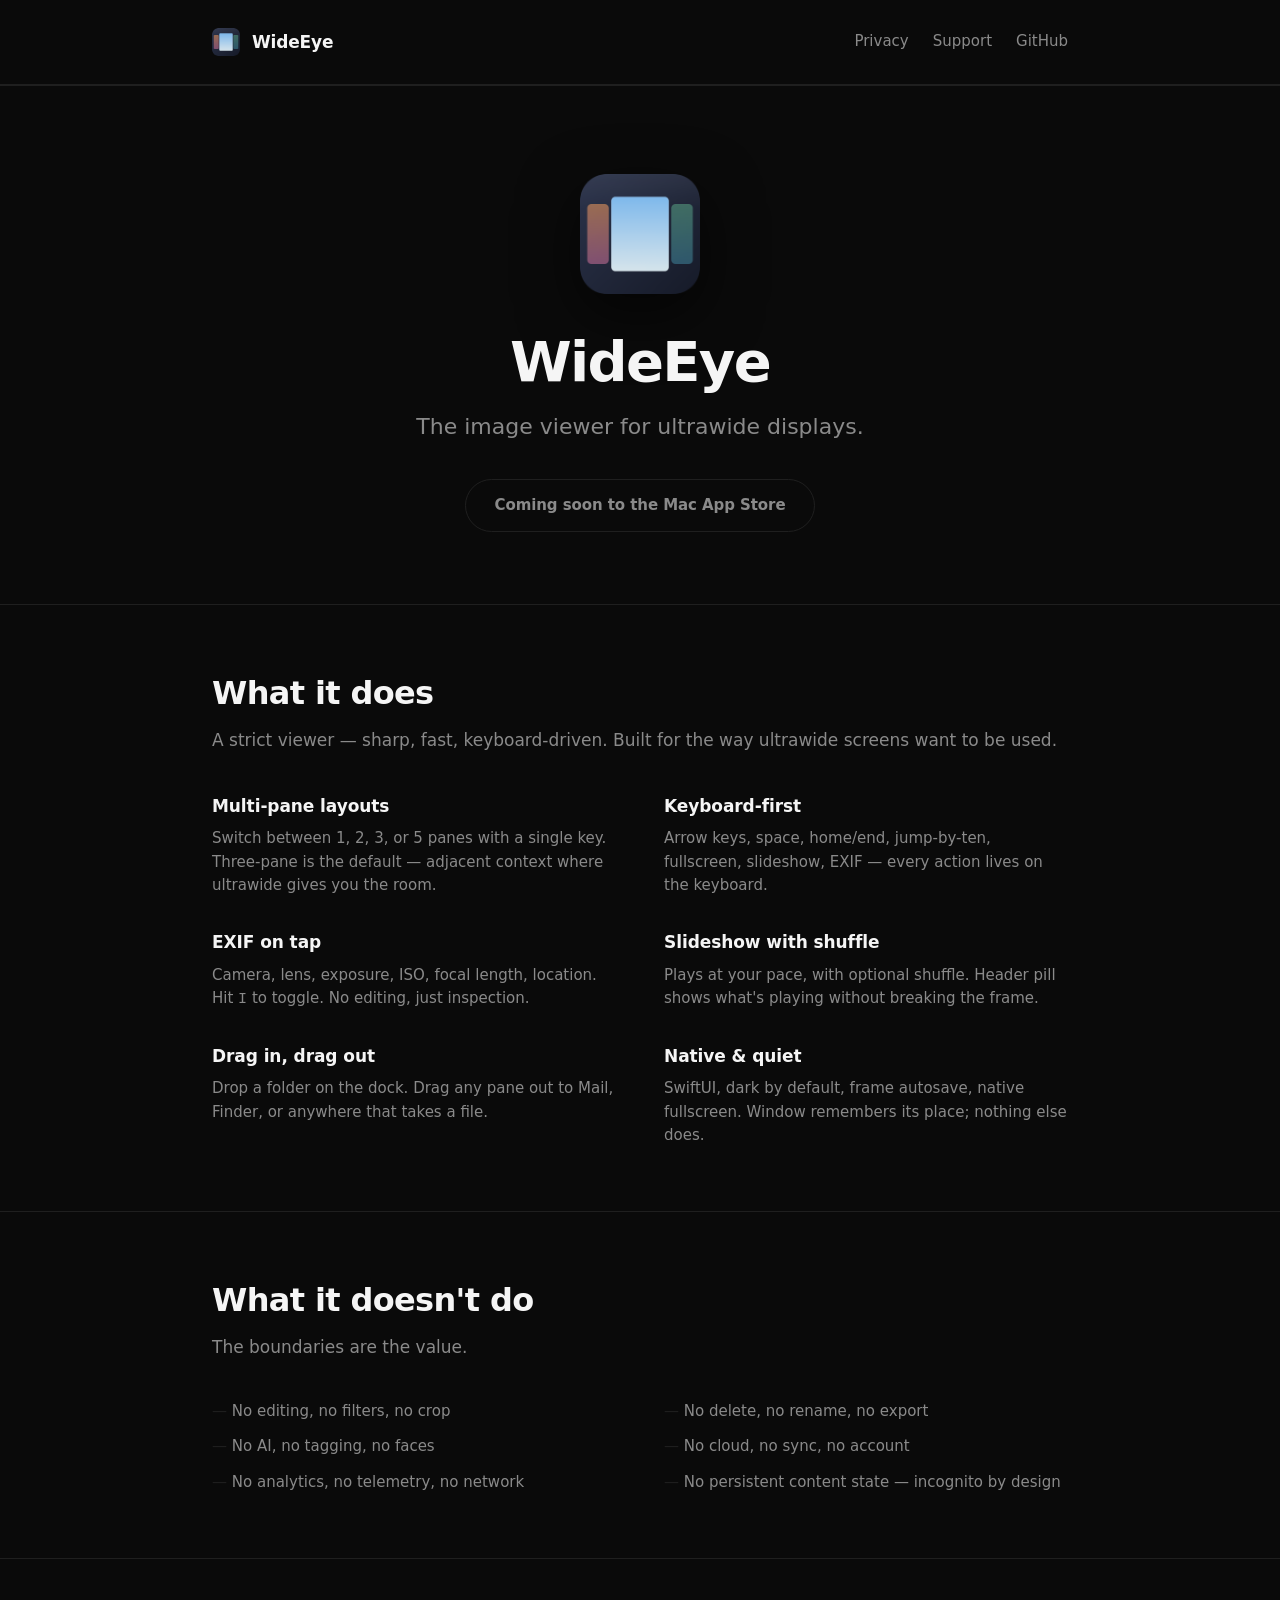
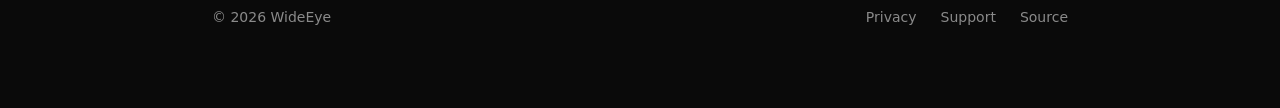
==== index.html @ 5773f001 "Initial site: landing, privacy, support Static site for getwideeye.com served via GitHub Pages with " ====
<!DOCTYPE html>
<html lang="en">
<head>
  <meta charset="UTF-8">
  <meta name="viewport" content="width=device-width, initial-scale=1.0">
  <title>WideEye — The image viewer for ultrawide displays</title>
  <meta name="description" content="A hyper-minimal, ultrawide-optimized native macOS image viewer. Multi-pane layouts, keyboard-driven, privacy-first.">
  <link rel="icon" type="image/png" href="icon.png">
  <link rel="apple-touch-icon" href="icon.png">
  <link rel="stylesheet" href="styles.css">
  <meta property="og:title" content="WideEye">
  <meta property="og:description" content="The image viewer for ultrawide displays.">
  <meta property="og:image" content="https://getwideeye.com/icon.png">
  <meta property="og:url" content="https://getwideeye.com">
  <meta name="twitter:card" content="summary_large_image">
</head>
<body>

<header class="site">
  <div class="wrap">
    <a href="/" class="brand">
      <img src="icon.png" alt="">
      WideEye
    </a>
    <nav>
      <a href="/privacy.html">Privacy</a>
      <a href="/support.html">Support</a>
      <a href="https://github.com/jaikumarm/wideeye">GitHub</a>
    </nav>
  </div>
</header>

<main>
  <section class="hero">
    <div class="wrap">
      <img src="icon.png" alt="WideEye app icon" class="icon">
      <h1>WideEye</h1>
      <p class="tag">The image viewer for ultrawide displays.</p>
      <span class="cta disabled">Coming soon to the Mac App Store</span>
    </div>
  </section>

  <section>
    <div class="wrap">
      <h2>What it does</h2>
      <p class="sub">A strict viewer — sharp, fast, keyboard-driven. Built for the way ultrawide screens want to be used.</p>
      <div class="features">
        <div class="feature">
          <h3>Multi-pane layouts</h3>
          <p>Switch between 1, 2, 3, or 5 panes with a single key. Three-pane is the default — adjacent context where ultrawide gives you the room.</p>
        </div>
        <div class="feature">
          <h3>Keyboard-first</h3>
          <p>Arrow keys, space, home/end, jump-by-ten, fullscreen, slideshow, EXIF — every action lives on the keyboard.</p>
        </div>
        <div class="feature">
          <h3>EXIF on tap</h3>
          <p>Camera, lens, exposure, ISO, focal length, location. Hit <code>I</code> to toggle. No editing, just inspection.</p>
        </div>
        <div class="feature">
          <h3>Slideshow with shuffle</h3>
          <p>Plays at your pace, with optional shuffle. Header pill shows what's playing without breaking the frame.</p>
        </div>
        <div class="feature">
          <h3>Drag in, drag out</h3>
          <p>Drop a folder on the dock. Drag any pane out to Mail, Finder, or anywhere that takes a file.</p>
        </div>
        <div class="feature">
          <h3>Native &amp; quiet</h3>
          <p>SwiftUI, dark by default, frame autosave, native fullscreen. Window remembers its place; nothing else does.</p>
        </div>
      </div>
    </div>
  </section>

  <section class="boundaries">
    <div class="wrap">
      <h2>What it doesn't do</h2>
      <p class="sub">The boundaries are the value.</p>
      <ul>
        <li>No editing, no filters, no crop</li>
        <li>No delete, no rename, no export</li>
        <li>No AI, no tagging, no faces</li>
        <li>No cloud, no sync, no account</li>
        <li>No analytics, no telemetry, no network</li>
        <li>No persistent content state — incognito by design</li>
      </ul>
    </div>
  </section>
</main>

<footer class="site">
  <div class="wrap">
    <div>© 2026 WideEye</div>
    <nav>
      <a href="/privacy.html">Privacy</a>
      <a href="/support.html">Support</a>
      <a href="https://github.com/jaikumarm/wideeye">Source</a>
    </nav>
  </div>
</footer>

</body>
</html>
---- styles.css ----
:root {
  --bg: #0a0a0a;
  --fg: #f5f5f5;
  --muted: #8a8a8a;
  --line: #1f1f1f;
  --accent: #e8a87c;
  --max: 920px;
}

* { box-sizing: border-box; }

html, body {
  margin: 0;
  padding: 0;
  background: var(--bg);
  color: var(--fg);
  font-family: -apple-system, BlinkMacSystemFont, "SF Pro Text", "Inter", system-ui, sans-serif;
  font-size: 17px;
  line-height: 1.55;
  -webkit-font-smoothing: antialiased;
  text-rendering: optimizeLegibility;
}

a {
  color: var(--fg);
  text-decoration: underline;
  text-decoration-color: var(--line);
  text-underline-offset: 3px;
  transition: text-decoration-color 0.15s ease;
}
a:hover { text-decoration-color: var(--accent); }

.wrap {
  max-width: var(--max);
  margin: 0 auto;
  padding: 0 32px;
}

header.site {
  padding: 28px 0;
  border-bottom: 1px solid var(--line);
}
header.site .wrap {
  display: flex;
  align-items: center;
  justify-content: space-between;
}
header.site a.brand {
  display: flex;
  align-items: center;
  gap: 12px;
  text-decoration: none;
  font-weight: 600;
  letter-spacing: -0.01em;
}
header.site a.brand img {
  width: 28px;
  height: 28px;
  border-radius: 6px;
}
header.site nav {
  display: flex;
  gap: 24px;
  font-size: 15px;
  color: var(--muted);
}
header.site nav a {
  color: var(--muted);
  text-decoration: none;
}
header.site nav a:hover { color: var(--fg); }

.hero {
  padding: 88px 0 72px;
  text-align: center;
}
.hero img.icon {
  width: 120px;
  height: 120px;
  border-radius: 24px;
  margin-bottom: 32px;
  box-shadow: 0 20px 60px rgba(0,0,0,0.6);
}
.hero h1 {
  font-size: 56px;
  line-height: 1.05;
  letter-spacing: -0.03em;
  font-weight: 700;
  margin: 0 0 20px;
}
.hero .tag {
  font-size: 22px;
  color: var(--muted);
  max-width: 560px;
  margin: 0 auto 36px;
  line-height: 1.4;
}
.hero .cta {
  display: inline-block;
  padding: 14px 28px;
  background: var(--fg);
  color: var(--bg);
  border-radius: 999px;
  text-decoration: none;
  font-weight: 600;
  font-size: 15px;
  letter-spacing: -0.005em;
}
.hero .cta.disabled {
  background: transparent;
  color: var(--muted);
  border: 1px solid var(--line);
  cursor: default;
}

section {
  padding: 64px 0;
  border-top: 1px solid var(--line);
}
section h2 {
  font-size: 32px;
  letter-spacing: -0.02em;
  font-weight: 600;
  margin: 0 0 8px;
}
section .sub {
  color: var(--muted);
  margin: 0 0 40px;
  font-size: 17px;
}

.features {
  display: grid;
  grid-template-columns: repeat(2, 1fr);
  gap: 32px 48px;
}
.feature h3 {
  margin: 0 0 8px;
  font-size: 17px;
  font-weight: 600;
  letter-spacing: -0.005em;
}
.feature p {
  margin: 0;
  color: var(--muted);
  font-size: 15px;
  line-height: 1.55;
}

.boundaries {
  background: transparent;
}
.boundaries ul {
  list-style: none;
  padding: 0;
  margin: 0;
  display: grid;
  grid-template-columns: repeat(2, 1fr);
  gap: 12px 48px;
  color: var(--muted);
  font-size: 15px;
}
.boundaries li::before {
  content: "—  ";
  color: var(--line);
}

footer.site {
  padding: 48px 0 80px;
  border-top: 1px solid var(--line);
  color: var(--muted);
  font-size: 14px;
}
footer.site .wrap {
  display: flex;
  justify-content: space-between;
  align-items: center;
  flex-wrap: wrap;
  gap: 16px;
}
footer.site nav {
  display: flex;
  gap: 24px;
}
footer.site a {
  color: var(--muted);
  text-decoration: none;
}
footer.site a:hover { color: var(--fg); }

article.doc {
  padding: 64px 0 96px;
  max-width: 680px;
  margin: 0 auto;
}
article.doc h1 {
  font-size: 40px;
  letter-spacing: -0.02em;
  margin: 0 0 8px;
}
article.doc .meta {
  color: var(--muted);
  font-size: 14px;
  margin: 0 0 40px;
}
article.doc h2 {
  font-size: 22px;
  letter-spacing: -0.01em;
  margin: 40px 0 12px;
}
article.doc p, article.doc li {
  color: #c8c8c8;
  font-size: 16px;
  line-height: 1.65;
}
article.doc ul { padding-left: 20px; }

@media (max-width: 640px) {
  .hero { padding: 56px 0 48px; }
  .hero h1 { font-size: 40px; }
  .hero .tag { font-size: 18px; }
  .features, .boundaries ul { grid-template-columns: 1fr; }
  section { padding: 48px 0; }
  article.doc h1 { font-size: 32px; }
}
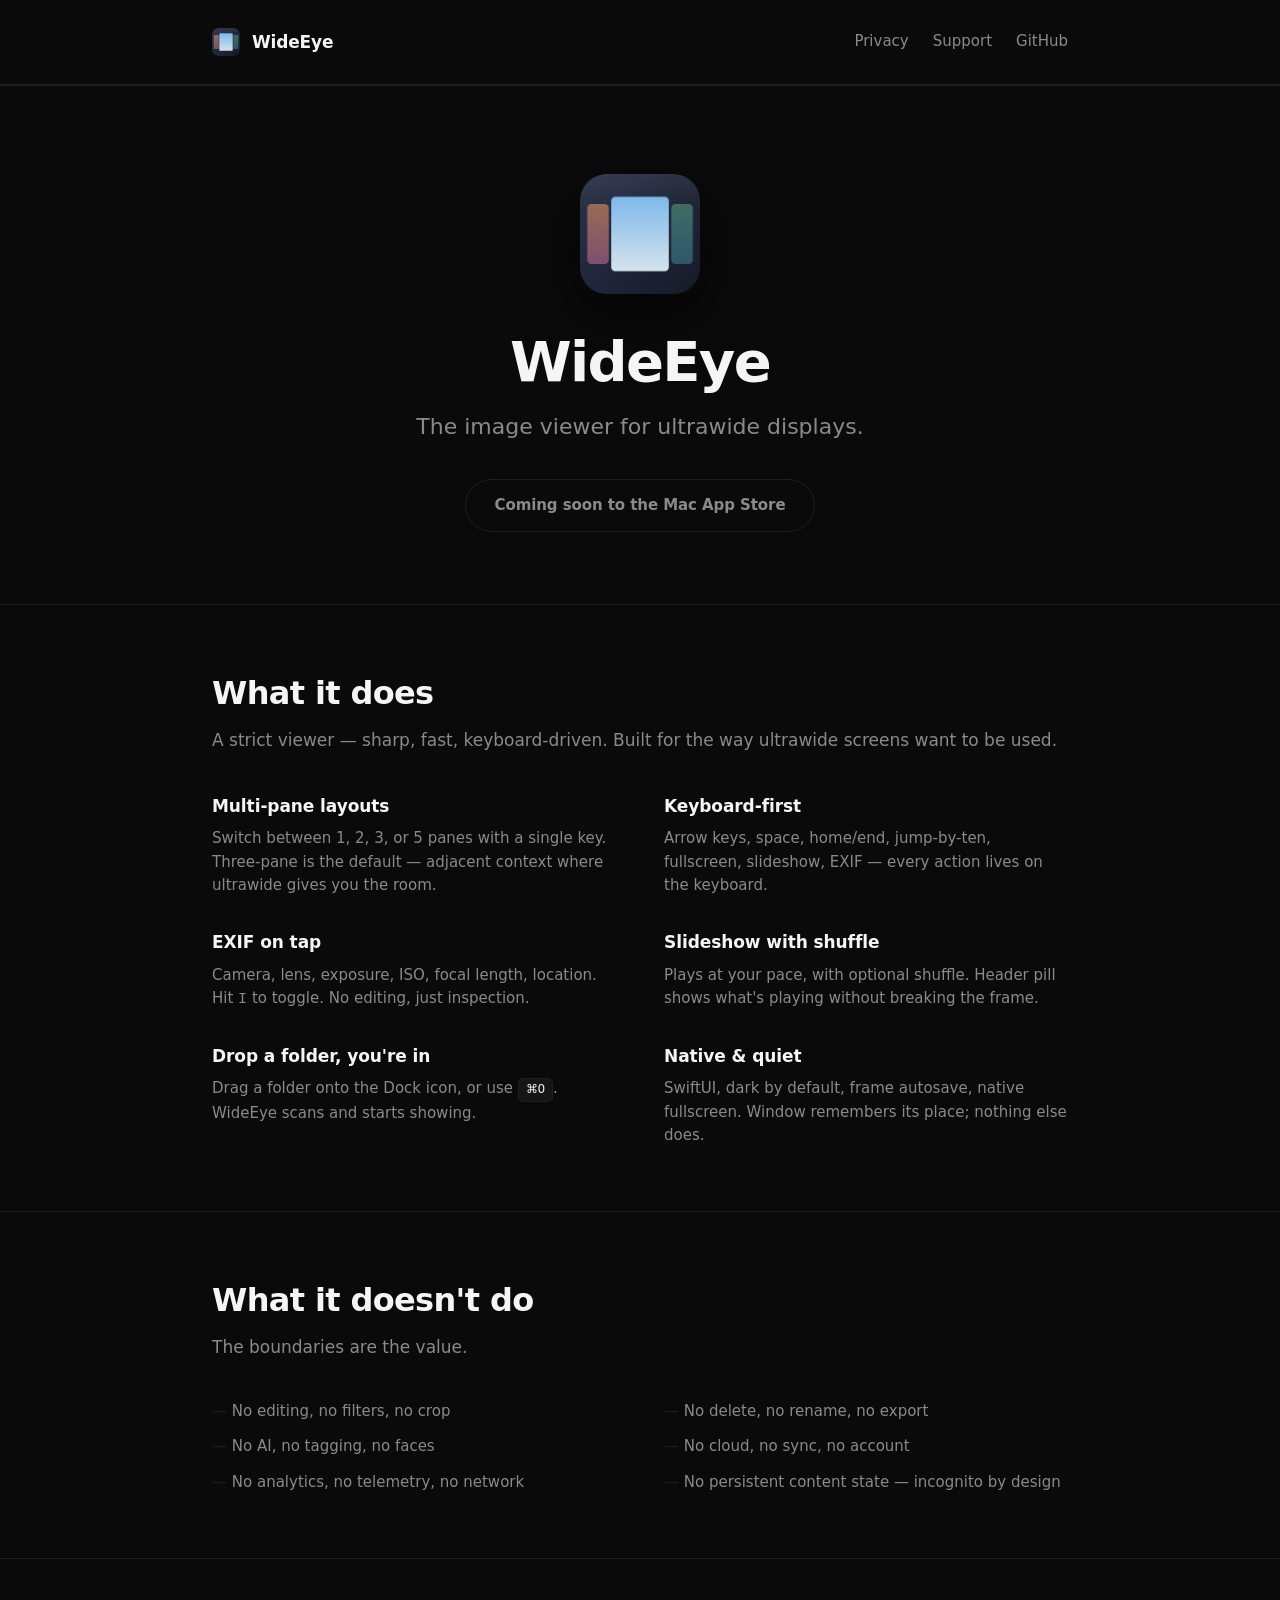
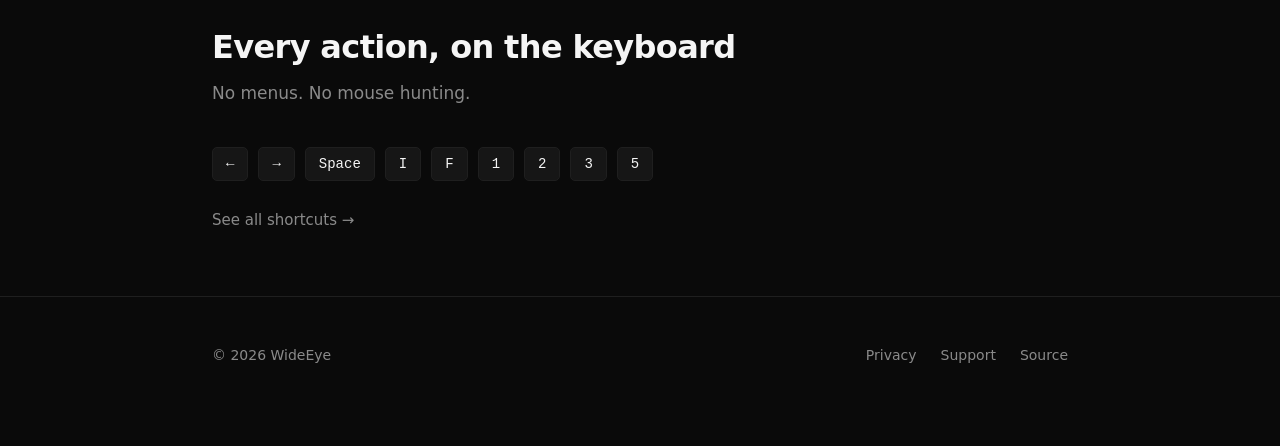
==== commit 4c8a3a91: "Add keyboard shortcuts page and landing teaser Co-Authored-By: Claude Opus 4.7 (1M context) <noreply" ====
--- a/index.html
+++ b/index.html
@@ -62,8 +62,8 @@
           <p>Plays at your pace, with optional shuffle. Header pill shows what's playing without breaking the frame.</p>
         </div>
         <div class="feature">
-          <h3>Drag in, drag out</h3>
-          <p>Drop a folder on the dock. Drag any pane out to Mail, Finder, or anywhere that takes a file.</p>
+          <h3>Drop a folder, you're in</h3>
+          <p>Drag a folder onto the Dock icon, or use <kbd>⌘O</kbd>. WideEye scans and starts showing.</p>
         </div>
         <div class="feature">
           <h3>Native &amp; quiet</h3>
@@ -87,6 +87,25 @@
       </ul>
     </div>
   </section>
+
+  <section class="shortcuts">
+    <div class="wrap">
+      <h2>Every action, on the keyboard</h2>
+      <p class="sub">No menus. No mouse hunting.</p>
+      <div class="key-row">
+        <kbd>←</kbd>
+        <kbd>→</kbd>
+        <kbd>Space</kbd>
+        <kbd>I</kbd>
+        <kbd>F</kbd>
+        <kbd>1</kbd>
+        <kbd>2</kbd>
+        <kbd>3</kbd>
+        <kbd>5</kbd>
+      </div>
+      <p class="more"><a href="/shortcuts.html">See all shortcuts →</a></p>
+    </div>
+  </section>
 </main>
 
 <footer class="site">
--- a/styles.css
+++ b/styles.css
@@ -165,6 +165,85 @@
   color: var(--line);
 }
 
+.shortcuts .key-row {
+  display: flex;
+  flex-wrap: wrap;
+  gap: 10px;
+  margin: 8px 0 28px;
+}
+.shortcuts .key-row kbd {
+  font-size: 14px;
+  padding: 9px 13px;
+  min-width: 36px;
+}
+.shortcuts .more {
+  margin: 0;
+  font-size: 15px;
+  color: var(--muted);
+}
+.shortcuts .more a {
+  color: var(--muted);
+  text-decoration: none;
+}
+.shortcuts .more a:hover { color: var(--fg); }
+
+.shortcuts-page {
+  padding: 64px 0 96px;
+}
+.shortcuts-page h1 {
+  font-size: 40px;
+  letter-spacing: -0.02em;
+  font-weight: 700;
+  margin: 0 0 8px;
+}
+.shortcuts-page .meta {
+  color: var(--muted);
+  font-size: 15px;
+  max-width: 640px;
+  margin: 0 0 48px;
+}
+
+.shortcut-groups {
+  display: grid;
+  grid-template-columns: repeat(2, 1fr);
+  gap: 40px 48px;
+}
+.shortcut-group :is(h2, h3) {
+  margin: 0 0 16px;
+  font-size: 17px;
+  font-weight: 600;
+  letter-spacing: -0.005em;
+}
+.shortcut-group dl {
+  margin: 0;
+  display: grid;
+  grid-template-columns: auto 1fr;
+  gap: 12px 20px;
+  align-items: baseline;
+  font-size: 15px;
+}
+.shortcut-group dt {
+  white-space: nowrap;
+  color: var(--fg);
+}
+.shortcut-group dd {
+  margin: 0;
+  color: var(--muted);
+}
+kbd {
+  display: inline-block;
+  font-family: ui-monospace, "SF Mono", Menlo, monospace;
+  font-size: 12px;
+  line-height: 1;
+  padding: 5px 7px;
+  min-width: 22px;
+  text-align: center;
+  background: #161616;
+  border: 1px solid var(--line);
+  border-radius: 5px;
+  color: var(--fg);
+}
+
 footer.site {
   padding: 48px 0 80px;
   border-top: 1px solid var(--line);
@@ -219,7 +298,7 @@
   .hero { padding: 56px 0 48px; }
   .hero h1 { font-size: 40px; }
   .hero .tag { font-size: 18px; }
-  .features, .boundaries ul { grid-template-columns: 1fr; }
+  .features, .boundaries ul, .shortcut-groups { grid-template-columns: 1fr; }
   section { padding: 48px 0; }
   article.doc h1 { font-size: 32px; }
 }
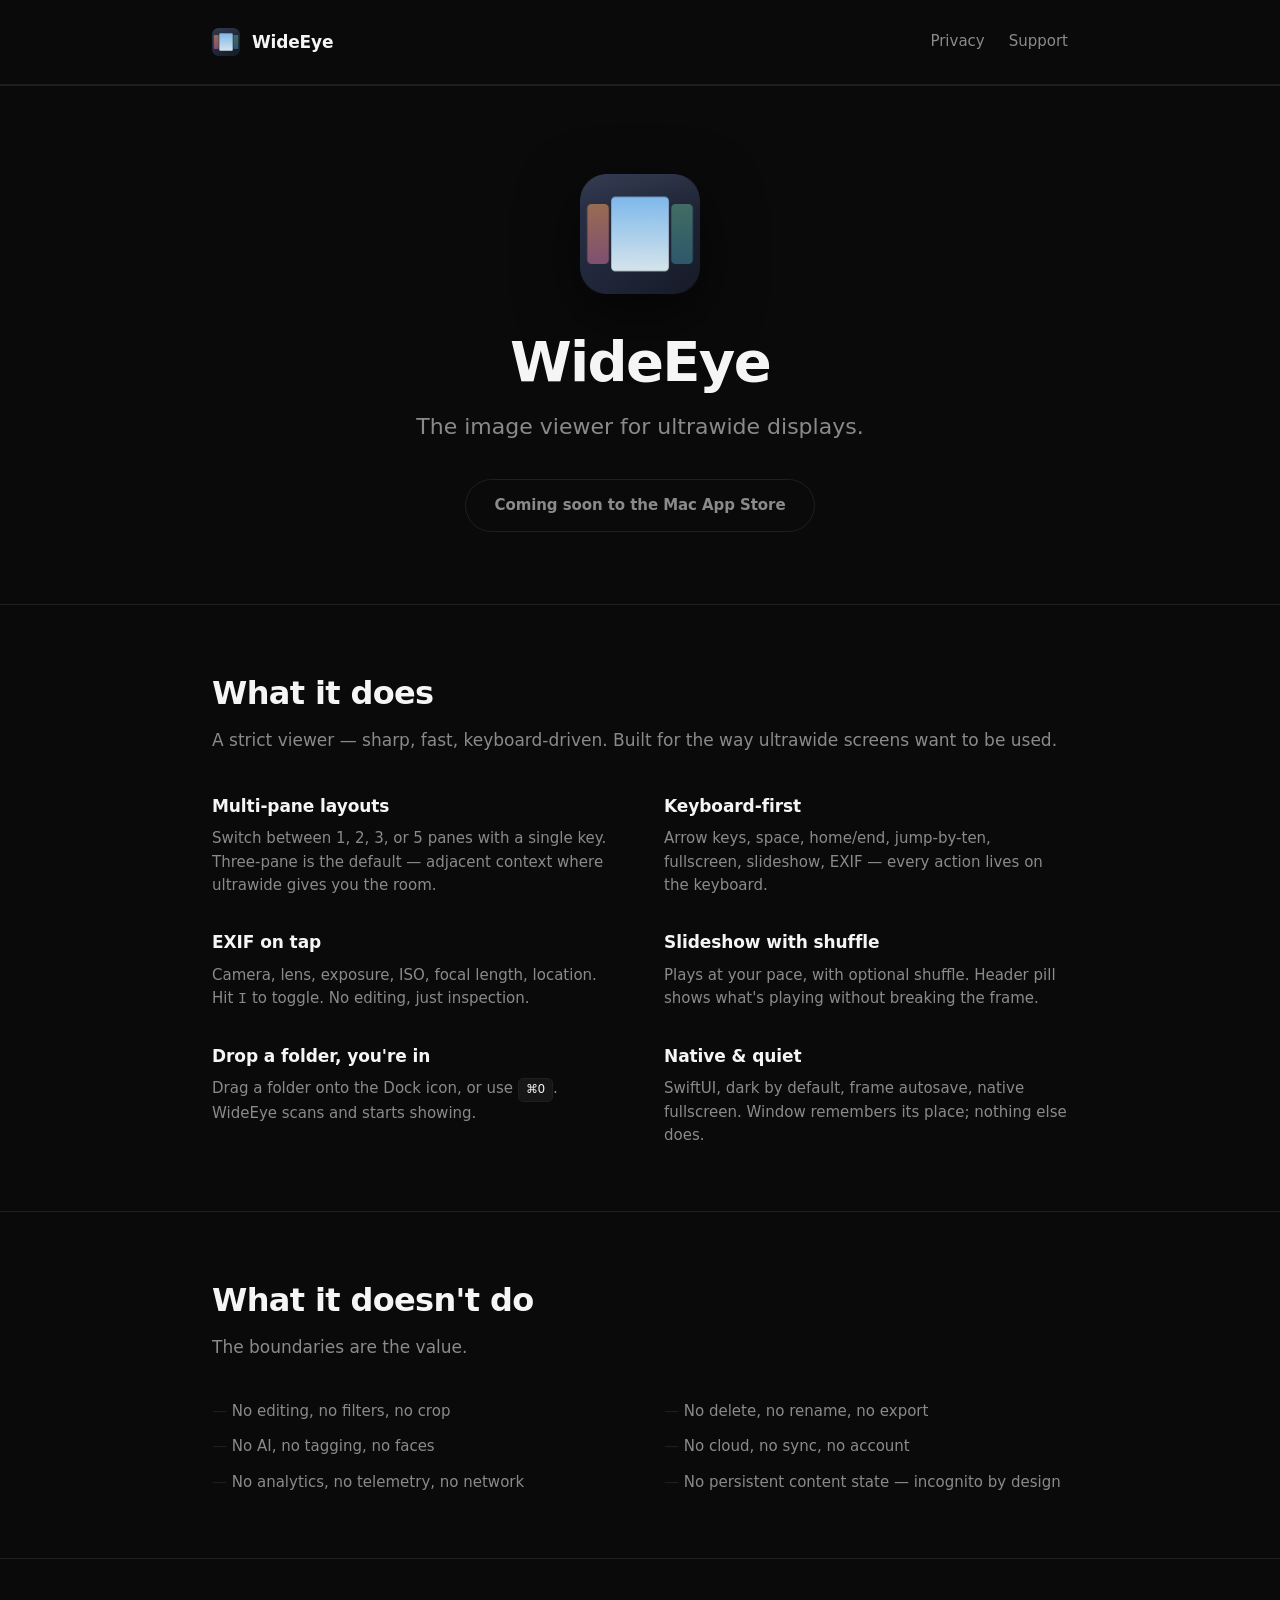
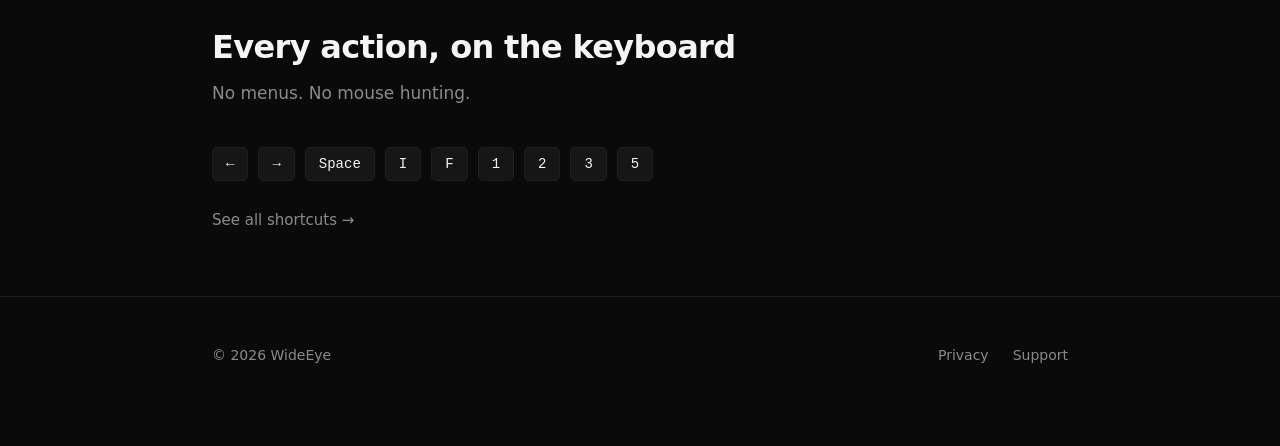
==== commit 9bafc30a: "Remove broken-for-public links to the (private) app source repo The app repo at github.com/jaikumarm" ====
--- a/index.html
+++ b/index.html
@@ -25,7 +25,6 @@
     <nav>
       <a href="/privacy.html">Privacy</a>
       <a href="/support.html">Support</a>
-      <a href="https://github.com/jaikumarm/wideeye">GitHub</a>
     </nav>
   </div>
 </header>
@@ -114,7 +113,6 @@
     <nav>
       <a href="/privacy.html">Privacy</a>
       <a href="/support.html">Support</a>
-      <a href="https://github.com/jaikumarm/wideeye">Source</a>
     </nav>
   </div>
 </footer>
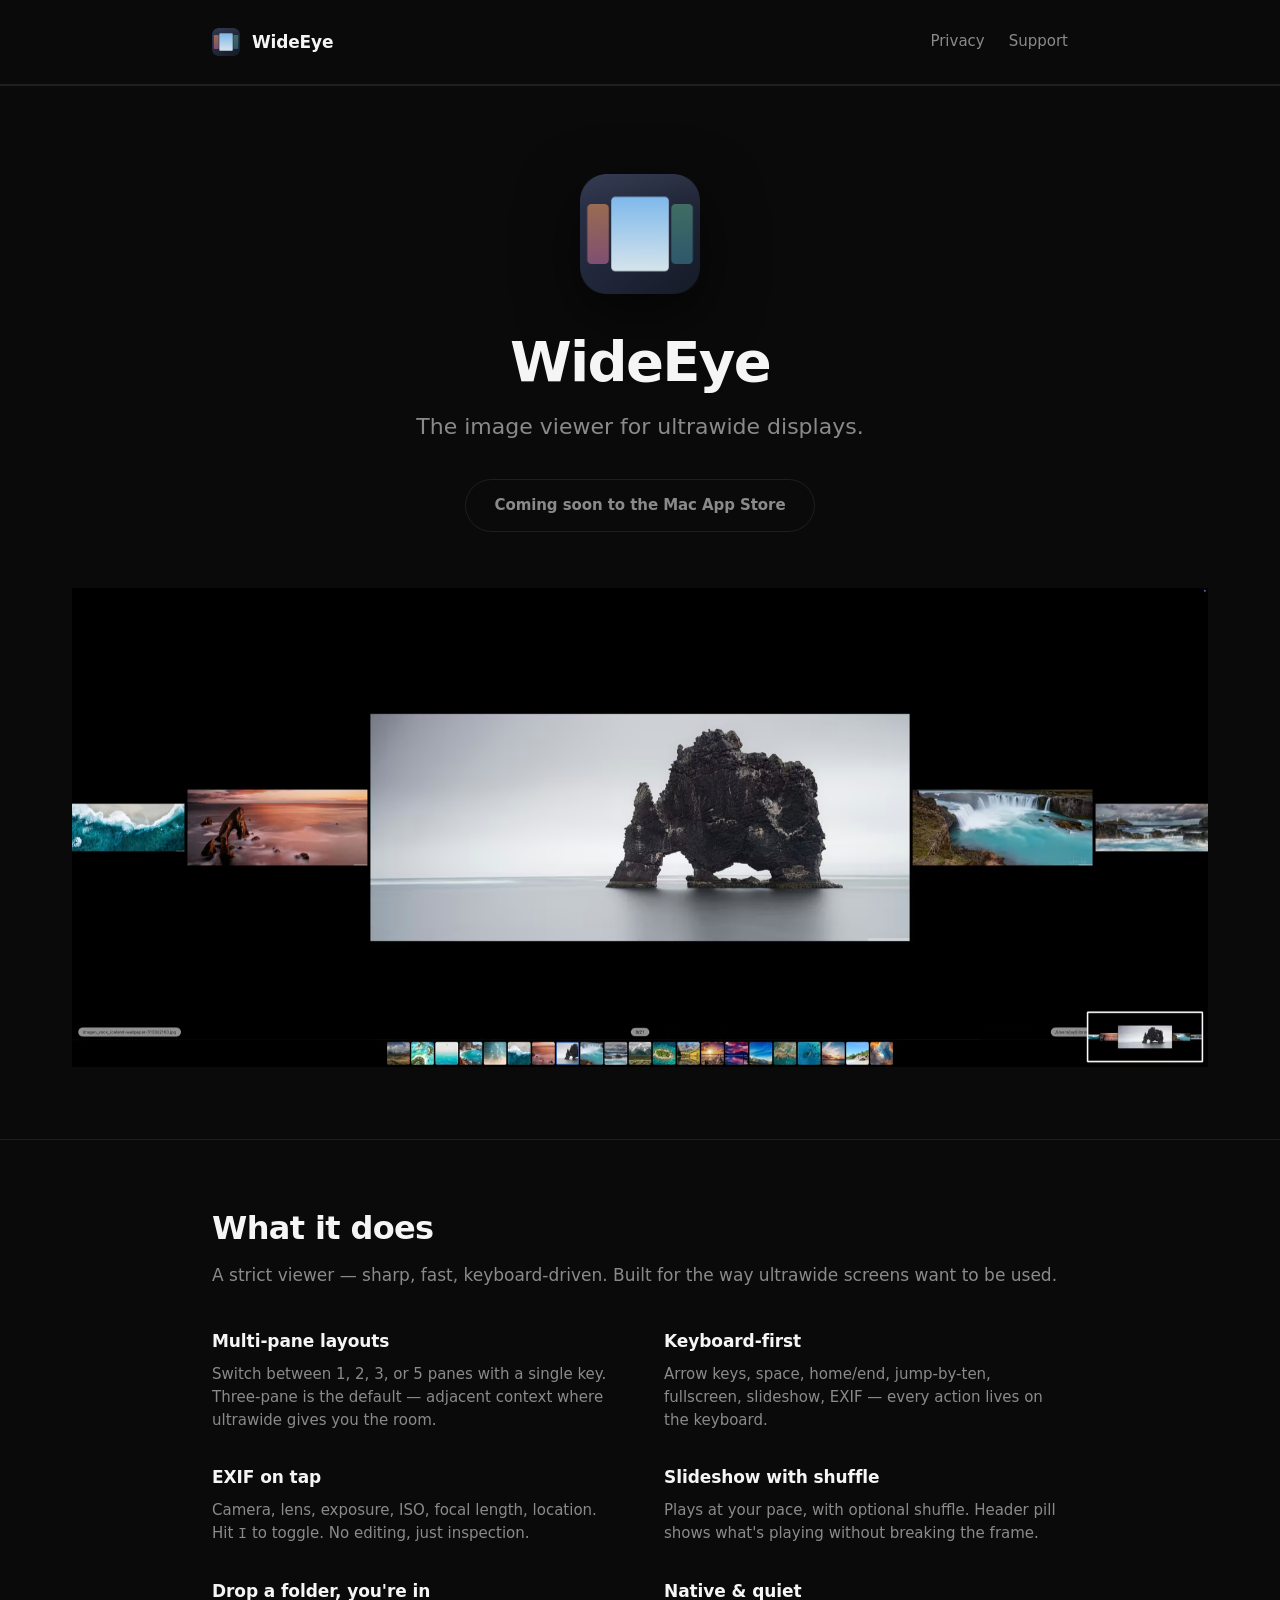
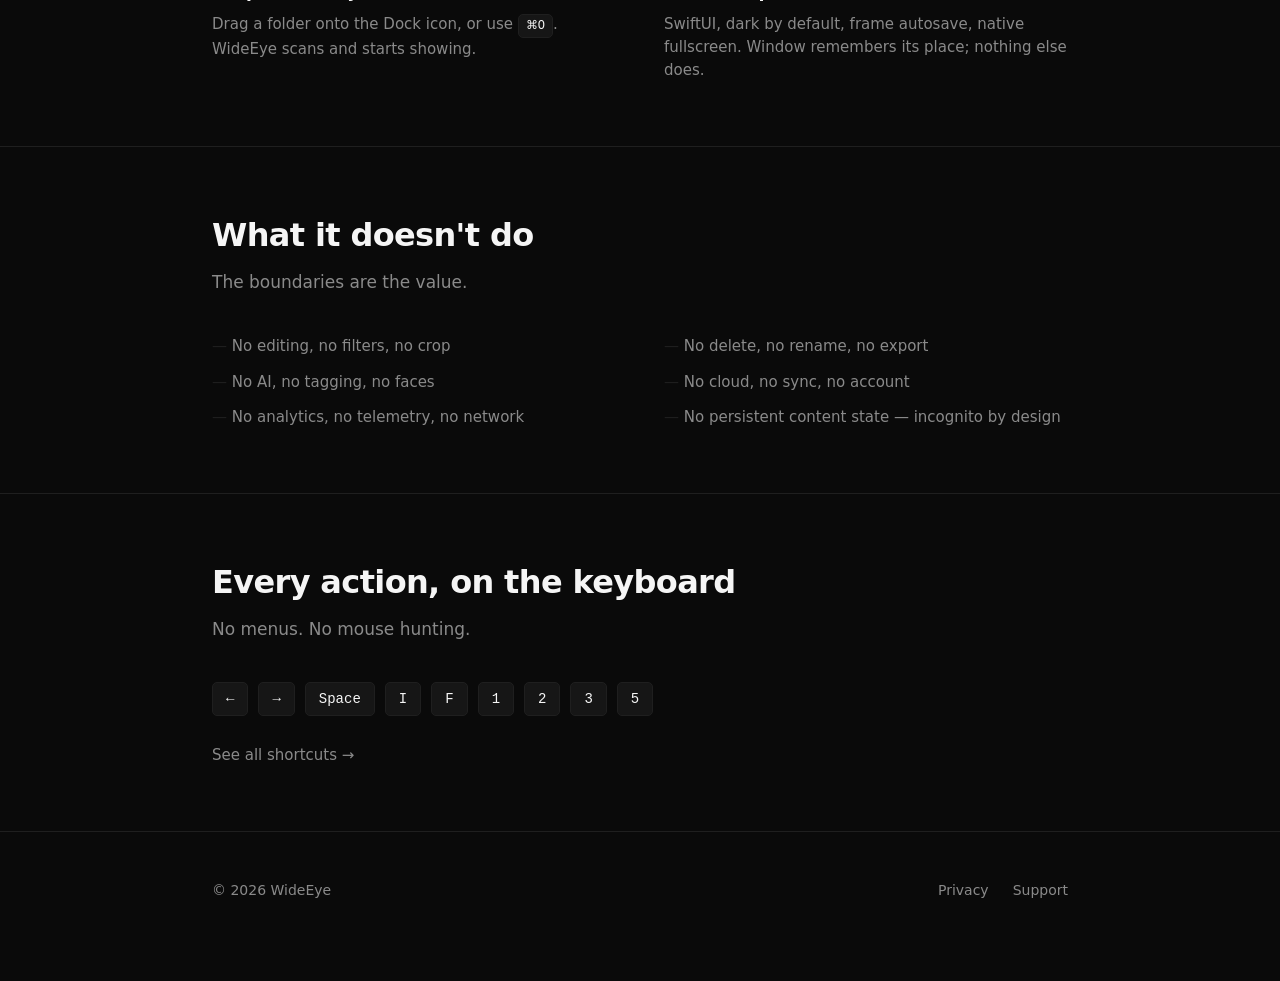
==== commit 8a8f0095: "Add 5-pane hero screenshot to landing Drops a screenshot of WideEye in 5-pane mode below the title b" ====
--- a/index.html
+++ b/index.html
@@ -36,6 +36,12 @@
       <h1>WideEye</h1>
       <p class="tag">The image viewer for ultrawide displays.</p>
       <span class="cta disabled">Coming soon to the Mac App Store</span>
+    </div>
+    <div class="hero-shot">
+      <picture>
+        <source srcset="hero-5pane.avif" type="image/avif">
+        <img src="hero-5pane.jpg" alt="WideEye in five-pane mode — a dramatic sea stack arch in the center pane, ocean and waterfall images flanking it, and the thumbnail strip visible below." width="1920" height="810" fetchpriority="high">
+      </picture>
     </div>
   </section>
 
--- a/styles.css
+++ b/styles.css
@@ -111,6 +111,16 @@
   color: var(--muted);
   border: 1px solid var(--line);
   cursor: default;
+}
+.hero-shot {
+  max-width: 1200px;
+  margin: 56px auto 0;
+  padding: 0 32px;
+}
+.hero-shot img {
+  width: 100%;
+  height: auto;
+  display: block;
 }
 
 section {
@@ -298,6 +308,7 @@
   .hero { padding: 56px 0 48px; }
   .hero h1 { font-size: 40px; }
   .hero .tag { font-size: 18px; }
+  .hero-shot { margin: 32px auto 0; padding: 0 16px; }
   .features, .boundaries ul, .shortcut-groups { grid-template-columns: 1fr; }
   section { padding: 48px 0; }
   article.doc h1 { font-size: 32px; }
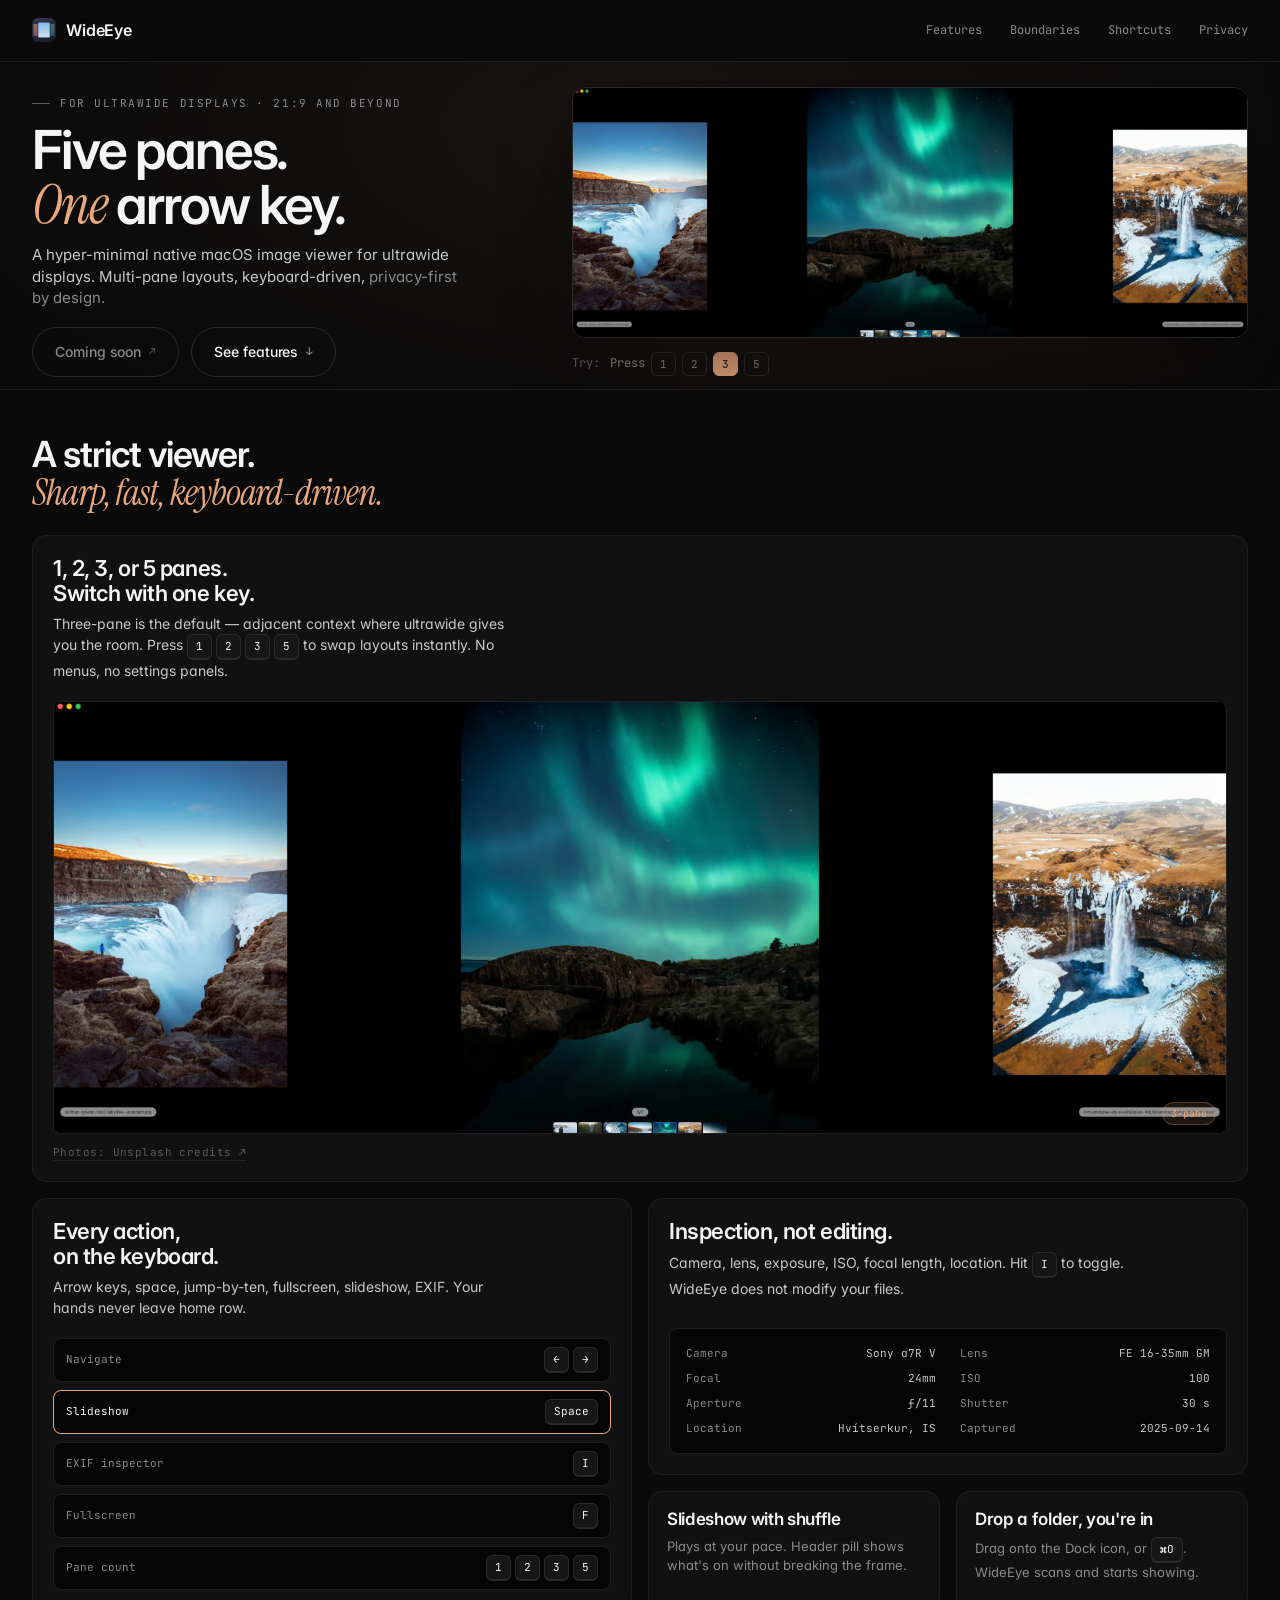
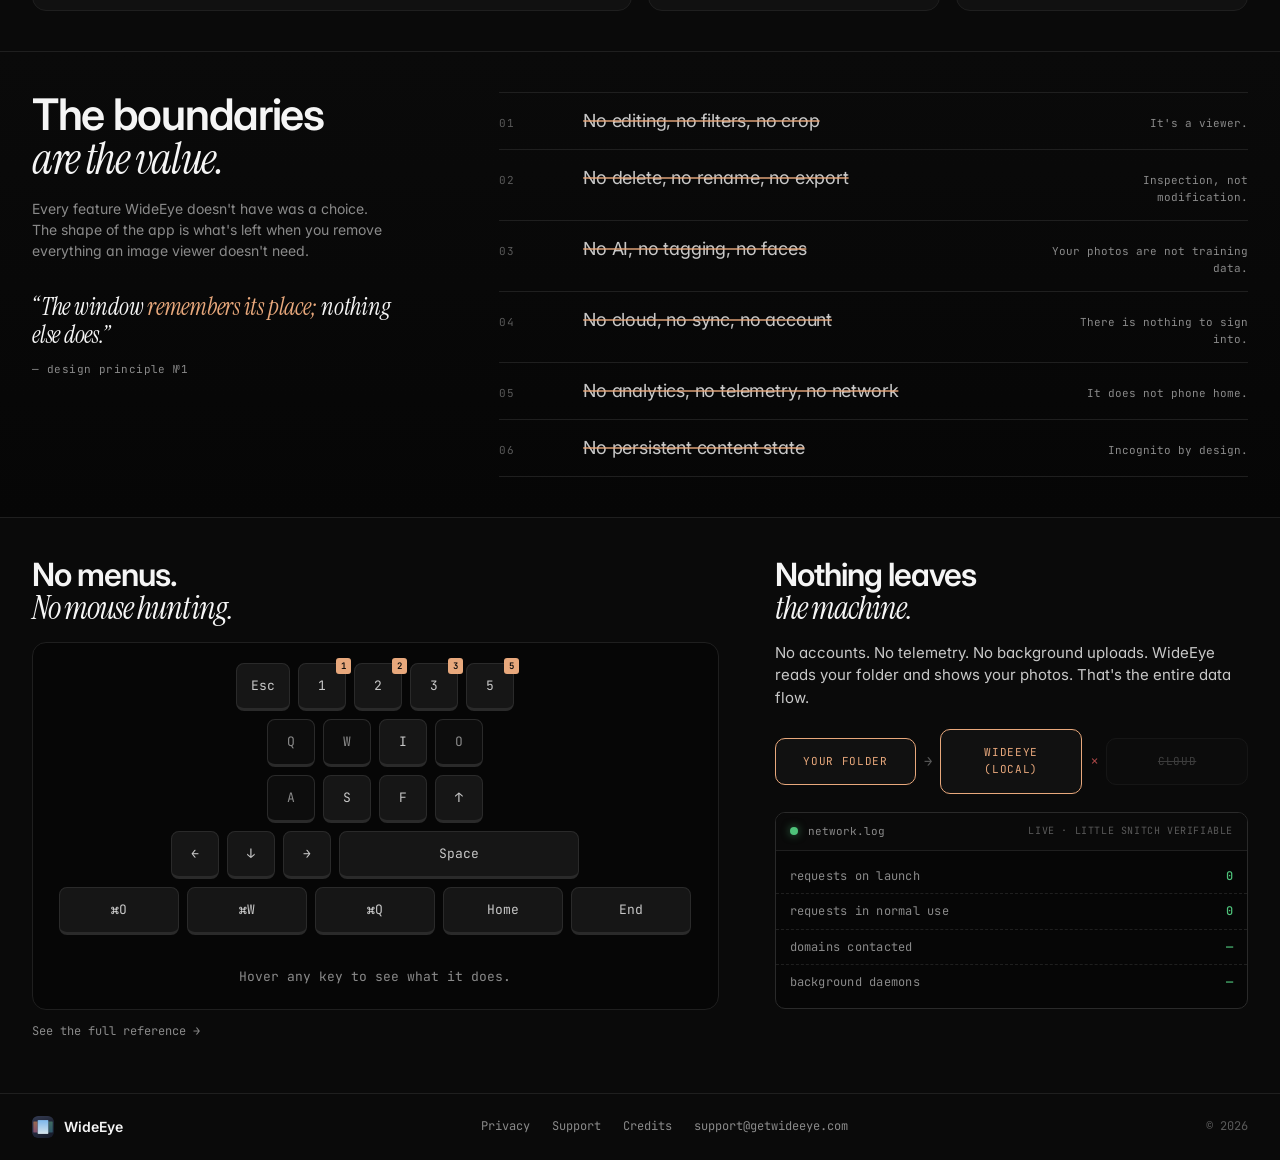
==== commit 775a6dec: "Homepage redesign + cross-page nav and typography polish Full homepage rewrite using a new design sy" ====
--- a/index.html
+++ b/index.html
@@ -7,121 +7,536 @@
   <meta name="description" content="A hyper-minimal, ultrawide-optimized native macOS image viewer. Multi-pane layouts, keyboard-driven, privacy-first.">
   <link rel="icon" type="image/png" href="icon.png">
   <link rel="apple-touch-icon" href="icon.png">
-  <link rel="stylesheet" href="styles.css">
+
   <meta property="og:title" content="WideEye">
   <meta property="og:description" content="The image viewer for ultrawide displays.">
-  <meta property="og:image" content="https://getwideeye.com/icon.png">
+  <meta property="og:image" content="https://getwideeye.com/og-image.png">
+  <meta property="og:image:width" content="1200">
+  <meta property="og:image:height" content="630">
+  <meta property="og:image:type" content="image/png">
+  <meta property="og:image:alt" content="WideEye — the image viewer for ultrawide displays.">
   <meta property="og:url" content="https://getwideeye.com">
   <meta name="twitter:card" content="summary_large_image">
+
+  <link rel="preconnect" href="https://fonts.googleapis.com">
+  <link rel="preconnect" href="https://fonts.gstatic.com" crossorigin>
+  <link href="https://fonts.googleapis.com/css2?family=Inter:wght@300;400;500;600;700&family=Instrument+Serif:ital@0;1&family=JetBrains+Mono:wght@400;500&display=swap" rel="stylesheet">
+  <link rel="stylesheet" href="we-styles.css">
+
+  <style>
+    :root {
+      --bg: #0a0a0a;
+      --bg-1: #111;
+      --bg-2: #161616;
+      --fg: #f5f5f5;
+      --fg-2: #c8c8c8;
+      --muted: #8a8a8a;
+      --muted-2: #5a5a5a;
+      --line: #1f1f1f;
+      --line-2: #2a2a2a;
+      --accent: #e8a87c;
+      --accent-2: #f4c8a4;
+      --max-narrow: 920px;
+      --max: 1320px;
+      --max-wide: 1520px;
+      --pane-gap: 14px;
+    }
+    * { box-sizing: border-box; }
+    html, body {
+      margin: 0; padding: 0;
+      background: var(--bg);
+      color: var(--fg);
+      font-family: "Inter", -apple-system, BlinkMacSystemFont, "SF Pro Text", system-ui, sans-serif;
+      font-size: 16px;
+      line-height: 1.55;
+      -webkit-font-smoothing: antialiased;
+      text-rendering: optimizeLegibility;
+      overflow-x: hidden;
+    }
+    body { font-feature-settings: "ss01", "cv11"; }
+
+    .mono { font-family: "JetBrains Mono", ui-monospace, "SF Mono", Menlo, monospace; }
+    .serif { font-family: "Instrument Serif", "Iowan Old Style", Georgia, serif; font-style: italic; font-weight: 400; }
+
+    .wrap { max-width: var(--max); margin: 0 auto; padding: 0 32px; }
+    .wrap-narrow { max-width: var(--max-narrow); margin: 0 auto; padding: 0 32px; }
+    .wrap-wide { max-width: var(--max-wide); margin: 0 auto; padding: 0 32px; }
+
+    .eyebrow {
+      font-family: "JetBrains Mono", ui-monospace, monospace;
+      font-size: 11px;
+      letter-spacing: 0.14em;
+      text-transform: uppercase;
+      color: var(--muted);
+      display: inline-flex;
+      align-items: center;
+      gap: 10px;
+    }
+    .eyebrow::before {
+      content: "";
+      display: inline-block;
+      width: 18px;
+      height: 1px;
+      background: var(--muted-2);
+    }
+
+    a { color: var(--fg); text-decoration: none; }
+    a:hover { color: var(--accent); }
+
+    kbd {
+      display: inline-flex;
+      align-items: center;
+      justify-content: center;
+      font-family: "JetBrains Mono", ui-monospace, monospace;
+      font-size: 11px;
+      line-height: 1;
+      padding: 6px 8px;
+      min-width: 24px;
+      background: #161616;
+      border: 1px solid var(--line-2);
+      border-bottom-width: 2px;
+      border-radius: 6px;
+      color: var(--fg);
+    }
+
+    /* ───────── Header ───────── */
+    header.site {
+      position: sticky; top: 0; z-index: 50;
+      padding: 18px 0;
+      backdrop-filter: blur(20px) saturate(120%);
+      -webkit-backdrop-filter: blur(20px) saturate(120%);
+      background: rgba(10,10,10,0.6);
+      border-bottom: 1px solid var(--line);
+    }
+    header.site .row {
+      max-width: var(--max-wide);
+      margin: 0 auto;
+      padding: 0 32px;
+      display: flex;
+      align-items: center;
+      justify-content: space-between;
+      gap: 24px;
+    }
+    .brand {
+      display: flex; align-items: center; gap: 10px;
+      font-weight: 600;
+      letter-spacing: -0.01em;
+    }
+    .brand img { width: 24px; height: 24px; border-radius: 6px; }
+    header nav {
+      display: flex; gap: 28px;
+      font-family: "JetBrains Mono", monospace;
+      font-size: 12px;
+      color: var(--muted);
+    }
+    header nav a { color: var(--muted); }
+    header nav a:hover { color: var(--fg); }
+
+    /* ───────── Hero — split layout ───────── */
+    .hero { padding: 24px 0 12px; position: relative; overflow: hidden; }
+    .hero-inner {
+      position: relative; z-index: 1;
+      max-width: var(--max);
+      margin: 0 auto;
+      padding: 0 32px;
+      display: grid;
+      grid-template-columns: minmax(320px, 0.85fr) minmax(0, 1.15fr);
+      gap: 40px;
+      align-items: center;
+    }
+    .hero-copy { text-align: left; }
+    .hero h1 {
+      font-size: clamp(36px, 4.2vw, 60px);
+      line-height: 0.98;
+      letter-spacing: -0.04em;
+      font-weight: 600;
+      margin: 12px 0 0;
+    }
+    .hero h1 .serif { font-size: 1.05em; letter-spacing: -0.02em; color: var(--accent); }
+    .hero .tag {
+      max-width: 440px;
+      margin: 12px 0 0;
+      font-size: 15px;
+      line-height: 1.45;
+      color: var(--fg-2);
+    }
+    .hero .tag em { color: var(--muted); font-style: normal; }
+    .hero-actions {
+      margin-top: 18px;
+      display: flex;
+      gap: 12px;
+      align-items: center;
+      flex-wrap: wrap;
+    }
+    .hero::before {
+      content: "";
+      position: absolute; inset: 0;
+      background: radial-gradient(ellipse 1200px 600px at 50% 20%, color-mix(in oklab, var(--accent) 8%, transparent), transparent 60%);
+      pointer-events: none;
+      opacity: 0.7;
+    }
+
+    .btn {
+      font-family: "Inter", sans-serif;
+      font-size: 14px;
+      font-weight: 500;
+      letter-spacing: -0.005em;
+      padding: 13px 22px;
+      border-radius: 999px;
+      border: 1px solid transparent;
+      cursor: pointer;
+      transition: all 0.15s ease;
+      text-decoration: none;
+      display: inline-flex; align-items: center; gap: 8px;
+    }
+    .btn-primary { background: var(--fg); color: #0a0a0a; }
+    .btn-primary:hover { background: var(--accent-2); color: #0a0a0a; }
+    .btn-ghost { background: transparent; color: var(--fg); border-color: var(--line-2); }
+    .btn-ghost:hover { border-color: var(--muted); color: var(--fg); }
+    .btn .mono { font-size: 11px; opacity: 0.6; }
+    .btn-disabled {
+      background: transparent; color: var(--muted);
+      border-color: var(--line-2);
+      cursor: default;
+    }
+
+    /* ───────── Sections ───────── */
+    section.block {
+      padding: 40px 0;
+      border-top: 1px solid var(--line);
+      position: relative;
+    }
+    section.block.tight { padding: 28px 0; }
+    .sec-head {
+      display: flex;
+      align-items: baseline;
+      justify-content: space-between;
+      gap: 32px;
+      margin-bottom: 24px;
+      flex-wrap: wrap;
+    }
+    .sec-head h2 {
+      font-size: clamp(26px, 3vw, 36px);
+      letter-spacing: -0.03em;
+      line-height: 1.05;
+      font-weight: 600;
+      margin: 6px 0 0;
+      max-width: 720px;
+    }
+    .sec-head h2 .serif { color: var(--accent); }
+    .sec-head .lead { color: var(--muted); max-width: 380px; font-size: 15px; line-height: 1.55; }
+
+    /* ───────── Footer ───────── */
+    footer.site {
+      padding: 22px 0;
+      border-top: 1px solid var(--line);
+      color: var(--muted);
+      font-size: 13px;
+    }
+    footer.site .row.mini {
+      max-width: var(--max-wide);
+      margin: 0 auto;
+      padding: 0 32px;
+      display: flex;
+      align-items: center;
+      justify-content: space-between;
+      gap: 24px;
+      flex-wrap: wrap;
+    }
+    .footer-brand { display: flex; align-items: center; gap: 10px; }
+    .footer-brand img { width: 22px; height: 22px; border-radius: 6px; }
+    .footer-brand b { font-size: 14px; font-weight: 600; color: var(--fg); }
+    .footer-links { display: flex; gap: 22px; font-size: 12px; }
+    .footer-links a { color: var(--muted); }
+    .footer-links a:hover { color: var(--accent); }
+
+    .accent { color: var(--accent); }
+
+    @media (max-width: 900px) {
+      .hero-inner { grid-template-columns: 1fr; gap: 24px; text-align: center; }
+      .hero-copy { text-align: center; }
+      .hero .tag { margin-left: auto; margin-right: auto; }
+      .hero-actions { justify-content: center; }
+      header nav { display: none; }
+    }
+    @media (max-width: 720px) {
+      .hero { padding: 16px 0 8px; }
+      section.block { padding: 32px 0; }
+    }
+  </style>
 </head>
 <body>
 
 <header class="site">
-  <div class="wrap">
+  <div class="row">
     <a href="/" class="brand">
       <img src="icon.png" alt="">
       WideEye
     </a>
     <nav>
+      <a href="#features">Features</a>
+      <a href="#manifesto">Boundaries</a>
+      <a href="#shortcuts">Shortcuts</a>
       <a href="/privacy.html">Privacy</a>
-      <a href="/support.html">Support</a>
     </nav>
   </div>
 </header>
 
 <main>
+
+  <!-- ───────── Hero ───────── -->
   <section class="hero">
-    <div class="wrap">
-      <img src="icon.png" alt="WideEye app icon" class="icon">
-      <h1>WideEye</h1>
-      <p class="tag">The image viewer for ultrawide displays.</p>
-      <span class="cta disabled">Coming soon to the Mac App Store</span>
-    </div>
-    <div class="hero-shot">
-      <picture>
-        <source srcset="hero-5pane.avif" type="image/avif">
-        <img src="hero-5pane.jpg" alt="WideEye in five-pane mode — a dramatic sea stack arch in the center pane, ocean and waterfall images flanking it, and the thumbnail strip visible below." width="1920" height="810" fetchpriority="high">
-      </picture>
-    </div>
-  </section>
-
-  <section>
-    <div class="wrap">
-      <h2>What it does</h2>
-      <p class="sub">A strict viewer — sharp, fast, keyboard-driven. Built for the way ultrawide screens want to be used.</p>
-      <div class="features">
-        <div class="feature">
-          <h3>Multi-pane layouts</h3>
-          <p>Switch between 1, 2, 3, or 5 panes with a single key. Three-pane is the default — adjacent context where ultrawide gives you the room.</p>
-        </div>
-        <div class="feature">
-          <h3>Keyboard-first</h3>
-          <p>Arrow keys, space, home/end, jump-by-ten, fullscreen, slideshow, EXIF — every action lives on the keyboard.</p>
-        </div>
-        <div class="feature">
-          <h3>EXIF on tap</h3>
-          <p>Camera, lens, exposure, ISO, focal length, location. Hit <code>I</code> to toggle. No editing, just inspection.</p>
-        </div>
-        <div class="feature">
-          <h3>Slideshow with shuffle</h3>
-          <p>Plays at your pace, with optional shuffle. Header pill shows what's playing without breaking the frame.</p>
-        </div>
-        <div class="feature">
-          <h3>Drop a folder, you're in</h3>
-          <p>Drag a folder onto the Dock icon, or use <kbd>⌘O</kbd>. WideEye scans and starts showing.</p>
-        </div>
-        <div class="feature">
-          <h3>Native &amp; quiet</h3>
-          <p>SwiftUI, dark by default, frame autosave, native fullscreen. Window remembers its place; nothing else does.</p>
+    <div class="hero-inner">
+      <div class="hero-copy">
+        <span class="eyebrow">For ultrawide displays&nbsp;·&nbsp;21:9 and beyond</span>
+        <h1>Five panes.<br><span class="serif">One</span> arrow key.</h1>
+        <p class="tag">A hyper-minimal native macOS image viewer for ultrawide displays. Multi-pane layouts, keyboard-driven, <em>privacy-first by design.</em></p>
+        <div class="hero-actions">
+          <!-- When the app ships on the Mac App Store, replace the disabled span with:
+               <a class="btn btn-primary" href="https://apps.apple.com/app/idXXXXXXXXX">
+                 <span>Get it on the Mac App Store</span><span class="mono">↗</span>
+               </a> -->
+          <span class="btn btn-disabled">
+            <span>Coming soon</span>
+            <span class="mono">↗</span>
+          </span>
+          <a class="btn btn-ghost" href="#features">
+            <span>See features</span>
+            <span class="mono">↓</span>
+          </a>
+        </div>
+      </div>
+
+      <div class="hero-stage" style="margin:0;padding:0;max-width:none">
+        <div class="we-app">
+          <div class="we-screenshot-stack">
+            <picture><source srcset="pane-1panel.avif" type="image/avif"><img class="we-screenshot" src="pane-1panel.jpg" alt="1-pane layout" data-n="1" data-active="false" draggable="false"></picture>
+            <picture><source srcset="pane-2panel.avif" type="image/avif"><img class="we-screenshot" src="pane-2panel.jpg" alt="2-pane layout" data-n="2" data-active="false" draggable="false"></picture>
+            <picture><source srcset="pane-3panel.avif" type="image/avif"><img class="we-screenshot" src="pane-3panel.jpg" alt="3-pane layout" data-n="3" data-active="true" draggable="false"></picture>
+            <picture><source srcset="pane-5panel.avif" type="image/avif"><img class="we-screenshot" src="pane-5panel.jpg" alt="5-pane layout" data-n="5" data-active="false" draggable="false"></picture>
+          </div>
+        </div>
+        <div class="hero-try mono">
+          <span style="opacity:0.55">Try:</span>
+          <span style="display:inline-flex;gap:6px;align-items:center">
+            Press
+            <button class="hero-try-key" data-n="1"><kbd>1</kbd></button>
+            <button class="hero-try-key" data-n="2"><kbd>2</kbd></button>
+            <button class="hero-try-key" data-n="3" data-active="true"><kbd>3</kbd></button>
+            <button class="hero-try-key" data-n="5"><kbd>5</kbd></button>
+          </span>
         </div>
       </div>
     </div>
   </section>
 
-  <section class="boundaries">
+  <!-- ───────── Features ───────── -->
+  <section class="block" id="features">
     <div class="wrap">
-      <h2>What it doesn't do</h2>
-      <p class="sub">The boundaries are the value.</p>
-      <ul>
-        <li>No editing, no filters, no crop</li>
-        <li>No delete, no rename, no export</li>
-        <li>No AI, no tagging, no faces</li>
-        <li>No cloud, no sync, no account</li>
-        <li>No analytics, no telemetry, no network</li>
-        <li>No persistent content state — incognito by design</li>
-      </ul>
+      <div class="sec-head">
+        <h2>A strict viewer.<br><span class="serif">Sharp, fast, keyboard-driven.</span></h2>
+      </div>
+
+      <div class="feat-grid">
+        <!-- Large showcase: multi-pane mini demo -->
+        <div class="feat-card large">
+          <h3 class="feat-title">1, 2, 3, or 5 panes.<br>Switch with one key.</h3>
+          <p class="feat-desc">Three-pane is the default — adjacent context where ultrawide gives you the room. Press <kbd>1</kbd> <kbd>2</kbd> <kbd>3</kbd> <kbd>5</kbd> to swap layouts instantly. No menus, no settings panels.</p>
+          <div class="feat-visual">
+            <div class="mini-pane-wrap">
+              <picture><source srcset="pane-1panel.avif" type="image/avif"><img class="mini-pane-img" src="pane-1panel.jpg" alt="1-pane" data-n="1" data-active="false" draggable="false"></picture>
+              <picture><source srcset="pane-2panel.avif" type="image/avif"><img class="mini-pane-img" src="pane-2panel.jpg" alt="2-pane" data-n="2" data-active="false" draggable="false"></picture>
+              <picture><source srcset="pane-3panel.avif" type="image/avif"><img class="mini-pane-img" src="pane-3panel.jpg" alt="3-pane" data-n="3" data-active="true" draggable="false"></picture>
+              <picture><source srcset="pane-5panel.avif" type="image/avif"><img class="mini-pane-img" src="pane-5panel.jpg" alt="5-pane" data-n="5" data-active="false" draggable="false"></picture>
+              <div class="mini-pane-label mono">3-pane</div>
+            </div>
+          </div>
+          <div class="feat-credit mono">
+            <a href="/credits.html">Photos: Unsplash credits&nbsp;↗</a>
+          </div>
+        </div>
+
+        <!-- Keyboard — tall left column -->
+        <div class="feat-card tall">
+          <h3 class="feat-title">Every action,<br>on the keyboard.</h3>
+          <p class="feat-desc">Arrow keys, space, jump-by-ten, fullscreen, slideshow, EXIF. Your hands never leave home row.</p>
+          <div class="feat-visual">
+            <div class="kbd-demo">
+              <div class="kbd-demo-row"><span>Navigate</span><span class="keys"><kbd>←</kbd><kbd>→</kbd></span></div>
+              <div class="kbd-demo-row"><span>Slideshow</span><span class="keys"><kbd>Space</kbd></span></div>
+              <div class="kbd-demo-row"><span>EXIF inspector</span><span class="keys"><kbd>I</kbd></span></div>
+              <div class="kbd-demo-row"><span>Fullscreen</span><span class="keys"><kbd>F</kbd></span></div>
+              <div class="kbd-demo-row"><span>Pane count</span><span class="keys"><kbd>1</kbd><kbd>2</kbd><kbd>3</kbd><kbd>5</kbd></span></div>
+            </div>
+          </div>
+        </div>
+
+        <!-- Right column stack: EXIF + two small -->
+        <div class="feat-card">
+          <h3 class="feat-title">Inspection, not editing.</h3>
+          <p class="feat-desc">Camera, lens, exposure, ISO, focal length, location. Hit <kbd>I</kbd> to toggle. WideEye does not modify your files.</p>
+          <div class="feat-visual">
+            <div class="exif-demo">
+              <div class="row"><span>Camera</span><span class="v">Sony α7R V</span></div>
+              <div class="row"><span>Lens</span><span class="v">FE 16-35mm GM</span></div>
+              <div class="row"><span>Focal</span><span class="v">24mm</span></div>
+              <div class="row"><span>ISO</span><span class="v">100</span></div>
+              <div class="row"><span>Aperture</span><span class="v">ƒ/11</span></div>
+              <div class="row"><span>Shutter</span><span class="v">30 s</span></div>
+              <div class="row"><span>Location</span><span class="v">Hvítserkur, IS</span></div>
+              <div class="row"><span>Captured</span><span class="v">2025-09-14</span></div>
+            </div>
+          </div>
+        </div>
+
+        <div class="feat-card small">
+          <h3 class="feat-title">Slideshow with shuffle</h3>
+          <p class="feat-desc">Plays at your pace. Header pill shows what's on without breaking the frame.</p>
+        </div>
+        <div class="feat-card small">
+          <h3 class="feat-title">Drop a folder, you're in</h3>
+          <p class="feat-desc">Drag onto the Dock icon, or <kbd>⌘O</kbd>. WideEye scans and starts showing.</p>
+        </div>
+      </div>
     </div>
   </section>
 
-  <section class="shortcuts">
+  <!-- ───────── Manifesto ───────── -->
+  <section class="block manifesto" id="manifesto">
     <div class="wrap">
-      <h2>Every action, on the keyboard</h2>
-      <p class="sub">No menus. No mouse hunting.</p>
-      <div class="key-row">
-        <kbd>←</kbd>
-        <kbd>→</kbd>
-        <kbd>Space</kbd>
-        <kbd>I</kbd>
-        <kbd>F</kbd>
-        <kbd>1</kbd>
-        <kbd>2</kbd>
-        <kbd>3</kbd>
-        <kbd>5</kbd>
+      <div class="manifesto-grid">
+        <div>
+          <h2 style="font-size:clamp(28px,3.4vw,44px);letter-spacing:-0.03em;line-height:1.02;font-weight:600;margin:0 0 16px">
+            The boundaries<br><span class="serif">are the value.</span>
+          </h2>
+          <p style="color:var(--muted);font-size:14px;max-width:360px;line-height:1.5;margin:0">
+            Every feature WideEye doesn't have was a choice. The shape of the app is what's left when you remove everything an image viewer doesn't need.
+          </p>
+          <p class="quote" style="font-family:'Instrument Serif',Georgia,serif;font-style:italic;font-size:24px;line-height:1.2;letter-spacing:-0.01em;color:var(--fg);margin:32px 0 8px;max-width:360px">
+            &ldquo;The window <span class="accent">remembers its place;</span> nothing else does.&rdquo;
+          </p>
+          <p class="mono" style="font-size:11px;color:var(--muted);letter-spacing:0.04em">— design principle №1</p>
+        </div>
+
+        <ul class="manifesto-list">
+          <li><span class="num">01</span><span class="strike">No editing, no filters, no crop</span><span class="why">It's a viewer.</span></li>
+          <li><span class="num">02</span><span class="strike">No delete, no rename, no export</span><span class="why">Inspection, not modification.</span></li>
+          <li><span class="num">03</span><span class="strike">No AI, no tagging, no faces</span><span class="why">Your photos are not training data.</span></li>
+          <li><span class="num">04</span><span class="strike">No cloud, no sync, no account</span><span class="why">There is nothing to sign into.</span></li>
+          <li><span class="num">05</span><span class="strike">No analytics, no telemetry, no network</span><span class="why">It does not phone home.</span></li>
+          <li><span class="num">06</span><span class="strike">No persistent content state</span><span class="why">Incognito by design.</span></li>
+        </ul>
       </div>
-      <p class="more"><a href="/shortcuts.html">See all shortcuts →</a></p>
     </div>
   </section>
+
+  <!-- ───────── Shortcuts + Privacy ───────── -->
+  <section class="block" id="shortcuts">
+    <div class="wrap">
+      <div class="sp-grid">
+        <!-- Keyboard side -->
+        <div>
+          <h2 style="font-size:clamp(24px,2.6vw,32px);letter-spacing:-0.03em;line-height:1.05;font-weight:600;margin:0 0 16px">
+            No menus.<br><span class="serif">No mouse hunting.</span>
+          </h2>
+
+          <div class="kbmap" style="padding:20px">
+            <div class="kbmap-rows">
+              <div class="kbmap-row">
+                <button class="kbmap-key" data-k="Esc">Esc</button>
+                <button class="kbmap-key" data-k="1">1<span class="badge">1</span></button>
+                <button class="kbmap-key" data-k="2">2<span class="badge">2</span></button>
+                <button class="kbmap-key" data-k="3">3<span class="badge">3</span></button>
+                <button class="kbmap-key" data-k="5">5<span class="badge">5</span></button>
+              </div>
+              <div class="kbmap-row">
+                <button class="kbmap-key mod" data-k="Q">Q</button>
+                <button class="kbmap-key mod" data-k="W">W</button>
+                <button class="kbmap-key" data-k="I">I</button>
+                <button class="kbmap-key mod" data-k="O">O</button>
+              </div>
+              <div class="kbmap-row">
+                <button class="kbmap-key mod" data-k="A">A</button>
+                <button class="kbmap-key" data-k="S">S</button>
+                <button class="kbmap-key" data-k="F">F</button>
+                <button class="kbmap-key" data-k="↑">↑</button>
+              </div>
+              <div class="kbmap-row">
+                <button class="kbmap-key" data-k="←">←</button>
+                <button class="kbmap-key" data-k="↓">↓</button>
+                <button class="kbmap-key" data-k="→">→</button>
+                <button class="kbmap-key xwide" data-k="Space">Space</button>
+              </div>
+              <div class="kbmap-row">
+                <button class="kbmap-key wide" data-k="⌘O">⌘O</button>
+                <button class="kbmap-key wide" data-k="⌘W">⌘W</button>
+                <button class="kbmap-key wide" data-k="⌘Q">⌘Q</button>
+                <button class="kbmap-key wide" data-k="Home">Home</button>
+                <button class="kbmap-key wide" data-k="End">End</button>
+              </div>
+            </div>
+            <div class="kbmap-readout">Hover any key to see what it does.</div>
+          </div>
+
+          <p style="margin-top:12px;font-size:12px;color:var(--muted);font-family:'JetBrains Mono',monospace">
+            <a href="/shortcuts.html" style="color:var(--muted)">See the full reference →</a>
+          </p>
+        </div>
+
+        <!-- Privacy side -->
+        <div>
+          <h2 style="font-size:clamp(24px,2.6vw,32px);letter-spacing:-0.03em;line-height:1.05;font-weight:600;margin:0 0 16px">
+            Nothing leaves<br><span class="serif">the machine.</span>
+          </h2>
+          <p style="color:var(--fg-2);font-size:15px;line-height:1.5;margin:0 0 20px;max-width:460px">
+            No accounts. No telemetry. No background uploads. WideEye reads your folder and shows your photos. That's the entire data flow.
+          </p>
+
+          <div class="privacy-diagram">
+            <div class="node live">Your folder</div>
+            <div class="arrow">→</div>
+            <div class="node live">WideEye<br>(local)</div>
+            <div class="arrow x">&nbsp;</div>
+            <div class="node dead">Cloud</div>
+          </div>
+
+          <div class="netlog">
+            <div class="netlog-head">
+              <span class="dot"></span>
+              <span class="mono">network.log</span>
+              <span class="mono netlog-meta">live · Little Snitch verifiable</span>
+            </div>
+            <div class="netlog-body mono">
+              <div class="netlog-row"><span class="k">requests on launch</span><span class="v zero">0</span></div>
+              <div class="netlog-row"><span class="k">requests in normal use</span><span class="v zero">0</span></div>
+              <div class="netlog-row"><span class="k">domains contacted</span><span class="v zero">—</span></div>
+              <div class="netlog-row"><span class="k">background daemons</span><span class="v zero">—</span></div>
+            </div>
+          </div>
+        </div>
+      </div>
+    </div>
+  </section>
+
 </main>
 
 <footer class="site">
-  <div class="wrap">
-    <div>© 2026 WideEye</div>
-    <nav>
+  <div class="row mini">
+    <div class="footer-brand">
+      <img src="icon.png" alt="">
+      <b>WideEye</b>
+    </div>
+    <div class="footer-links mono">
       <a href="/privacy.html">Privacy</a>
       <a href="/support.html">Support</a>
-    </nav>
+      <a href="/credits.html">Credits</a>
+      <a href="mailto:support@getwideeye.com">support@getwideeye.com</a>
+    </div>
+    <span class="mono" style="color:var(--muted-2);font-size:12px">© 2026</span>
   </div>
 </footer>
 
+<script src="we-app.js" defer></script>
+
 </body>
 </html>
--- a/we-styles.css
+++ b/we-styles.css
@@ -0,0 +1,618 @@
+/* we-styles.css — component-level styles, layered on top of redesign.html base */
+
+/* ───────── Hero stage (interactive multi-pane demo) ───────── */
+.hero-stage {
+  margin: 36px auto 0;
+  max-width: var(--max-wide);
+  padding: 0 32px;
+  position: relative;
+}
+.hero-stage-caption {
+  margin-top: 12px;
+  display: flex;
+  justify-content: space-between;
+  align-items: center;
+  font-size: 11px;
+  color: var(--muted);
+  letter-spacing: 0.04em;
+}
+/* The fake macOS "app" frame — chrome that mirrors WideEye's actual look */
+.we-app {
+  background: #050505;
+  border-radius: 14px;
+  border: 1px solid var(--line-2);
+  box-shadow:
+    0 60px 120px -40px rgba(232, 168, 124, 0.08),
+    0 30px 80px -20px rgba(0, 0, 0, 0.7),
+    inset 0 0.5px 0 rgba(255, 255, 255, 0.04);
+  overflow: hidden;
+  position: relative;
+}
+
+/* Real-screenshot stack — all 4 layouts cross-fade in place */
+.we-screenshot-stack {
+  position: relative;
+  width: 100%;
+  aspect-ratio: 6016 / 2222;
+  background: #000;
+  overflow: hidden;
+}
+.we-screenshot {
+  position: absolute;
+  inset: 0;
+  width: 100%;
+  height: 100%;
+  object-fit: cover;
+  object-position: center;
+  opacity: 0;
+  transition: opacity 0.55s cubic-bezier(0.22, 1, 0.36, 1);
+  pointer-events: none;
+  user-select: none;
+}
+.we-screenshot[data-active="true"] {
+  opacity: 1;
+}
+/* Floating pane-count controls overlaid on the screenshot */
+/* "Try: Press 1 2 3 5" row under the hero screenshot — the call-to-action */
+.hero-try {
+  margin-top: 14px;
+  display: flex;
+  align-items: center;
+  gap: 10px;
+  font-size: 12px;
+  color: var(--muted);
+  white-space: nowrap;
+}
+.hero-try-key {
+  background: transparent;
+  border: 1px solid var(--line-2);
+  color: var(--muted);
+  padding: 4px 8px;
+  border-radius: 6px;
+  cursor: pointer;
+  font-family: inherit;
+  font-size: 11px;
+  transition: all 0.15s ease;
+}
+.hero-try-key kbd {
+  font-size: 11px; padding: 0; min-width: 0;
+  background: transparent; border: 0; color: inherit;
+}
+.hero-try-key:hover { border-color: var(--muted); color: var(--fg); }
+.hero-try-key[data-active="true"] {
+  background: var(--accent);
+  color: #0a0a0a;
+  border-color: var(--accent);
+}
+
+.we-statusbar { display: none; }
+
+/* ───────── Logo bar ───────── */
+.logobar {
+  padding: 16px 0;
+  border-top: 1px solid var(--line);
+  border-bottom: 1px solid var(--line);
+}
+.logobar-inner {
+  display: flex;
+  align-items: center;
+  justify-content: center;
+  gap: 56px;
+  flex-wrap: wrap;
+  font-family: "JetBrains Mono", monospace;
+  font-size: 11px;
+  color: var(--muted-2);
+  letter-spacing: 0.08em;
+  text-transform: uppercase;
+}
+.logobar-inner b { color: var(--muted); font-weight: 500; }
+.logobar-inner .dot { width: 4px; height: 4px; border-radius: 50%; background: var(--line-2); }
+
+/* ───────── Features ───────── */
+.feat-grid {
+  display: grid;
+  grid-template-columns: repeat(12, 1fr);
+  gap: 16px;
+}
+.feat-card {
+  grid-column: span 6;
+  background: var(--bg-1);
+  border: 1px solid var(--line);
+  border-radius: 14px;
+  padding: 20px;
+  position: relative;
+  overflow: hidden;
+  display: flex;
+  flex-direction: column;
+}
+.feat-card.large { grid-column: span 12; }
+.feat-card.tall { grid-column: span 6; grid-row: span 2; }
+.feat-card.small { grid-column: span 3; padding: 18px; }
+.feat-num {
+  font-family: "JetBrains Mono", monospace;
+  font-size: 11px;
+  letter-spacing: 0.1em;
+  color: var(--muted-2);
+  margin-bottom: 10px;
+}
+.feat-title {
+  font-size: 22px;
+  letter-spacing: -0.02em;
+  font-weight: 600;
+  margin: 0 0 8px;
+  line-height: 1.1;
+}
+.feat-card.small .feat-title { font-size: 17px; }
+.feat-desc {
+  color: var(--fg-2);
+  font-size: 14px;
+  line-height: 1.5;
+  margin: 0;
+  max-width: 460px;
+}
+.feat-card.small .feat-desc { font-size: 13px; color: var(--muted); }
+.feat-visual {
+  margin-top: 16px;
+  padding-top: 4px;
+  position: relative;
+  flex: 1;
+  display: flex;
+  align-items: flex-end;
+}
+
+.feat-credit {
+  margin-top: 10px;
+  font-size: 11px;
+  color: var(--muted-2);
+  letter-spacing: 0.04em;
+}
+.feat-credit a {
+  color: inherit;
+  text-decoration: none;
+  border-bottom: 1px solid rgba(255,255,255,0.08);
+  padding-bottom: 1px;
+  transition: color 0.15s, border-color 0.15s;
+}
+.feat-credit a:hover {
+  color: var(--fg-2);
+  border-bottom-color: var(--line-2);
+}
+
+/* Mini multi-pane demo — real screenshots, cross-faded */
+.mini-pane-wrap {
+  width: 100%;
+  position: relative;
+  aspect-ratio: 6016 / 2222;
+  background: #050505;
+  border-radius: 8px;
+  border: 1px solid var(--line);
+  overflow: hidden;
+}
+.mini-pane-img {
+  position: absolute; inset: 0;
+  width: 100%; height: 100%;
+  object-fit: cover;
+  opacity: 0;
+  transition: opacity 0.4s ease;
+  user-select: none;
+  pointer-events: none;
+}
+.mini-pane-img[data-active="true"] { opacity: 1; }
+.mini-pane-label {
+  position: absolute;
+  bottom: 8px; right: 10px;
+  font-size: 10px;
+  color: var(--accent);
+  background: color-mix(in oklab, var(--accent) 12%, transparent);
+  padding: 3px 8px;
+  border-radius: 999px;
+  border: 1px solid color-mix(in oklab, var(--accent) 25%, transparent);
+}
+
+/* Keyboard demo */
+.kbd-demo {
+  display: flex;
+  flex-direction: column;
+  gap: 8px;
+  width: 100%;
+  font-family: "JetBrains Mono", monospace;
+  font-size: 11px;
+}
+.kbd-demo-row {
+  display: flex;
+  align-items: center;
+  justify-content: space-between;
+  padding: 8px 12px;
+  background: #050505;
+  border: 1px solid var(--line);
+  border-radius: 8px;
+  color: var(--muted);
+}
+.kbd-demo-row .keys { display: flex; gap: 4px; }
+.kbd-demo-row[data-pulsing="true"] {
+  border-color: var(--accent);
+  color: var(--fg);
+}
+
+/* EXIF demo */
+.exif-demo {
+  width: 100%;
+  background: #050505;
+  border: 1px solid var(--line);
+  border-radius: 8px;
+  padding: 16px;
+  font-family: "JetBrains Mono", monospace;
+  font-size: 11px;
+  display: grid;
+  grid-template-columns: 1fr 1fr;
+  gap: 8px 24px;
+  color: var(--muted);
+}
+.exif-demo .row { display: flex; justify-content: space-between; }
+.exif-demo .v { color: var(--fg-2); }
+
+/* ───────── Manifesto (What it doesn't do) ───────── */
+.manifesto {
+  background: linear-gradient(180deg, #0a0a0a, #060606);
+}
+.manifesto-grid {
+  display: grid;
+  grid-template-columns: minmax(280px, 0.7fr) 1.3fr;
+  gap: 64px;
+  align-items: start;
+}
+.manifesto-list {
+  list-style: none;
+  padding: 0;
+  margin: 0;
+  display: flex;
+  flex-direction: column;
+  gap: 0;
+  border-top: 1px solid var(--line);
+}
+.manifesto-list li {
+  display: grid;
+  grid-template-columns: 60px 1fr auto;
+  align-items: baseline;
+  padding: 14px 0;
+  border-bottom: 1px solid var(--line);
+  gap: 24px;
+}
+.manifesto-list .num {
+  font-family: "JetBrains Mono", monospace;
+  font-size: 11px;
+  color: var(--muted-2);
+  letter-spacing: 0.06em;
+}
+.manifesto-list .strike {
+  font-size: 18px;
+  letter-spacing: -0.01em;
+  color: var(--fg-2);
+  text-decoration: line-through;
+  text-decoration-color: color-mix(in oklab, var(--accent) 70%, transparent);
+  text-decoration-thickness: 1.5px;
+  font-weight: 400;
+}
+.manifesto-list .why {
+  font-family: "JetBrains Mono", monospace;
+  font-size: 11px;
+  color: var(--muted);
+  text-align: right;
+  max-width: 200px;
+}
+.manifesto-aside {
+  position: sticky;
+  top: 120px;
+}
+.manifesto-aside .quote {
+  font-family: "Instrument Serif", Georgia, serif;
+  font-style: italic;
+  font-size: 28px;
+  line-height: 1.15;
+  letter-spacing: -0.01em;
+  color: var(--fg);
+  margin: 0 0 18px;
+}
+.manifesto-aside .quote .accent { color: var(--accent); }
+.manifesto-aside .credit {
+  font-family: "JetBrains Mono", monospace;
+  font-size: 11px;
+  color: var(--muted);
+  letter-spacing: 0.04em;
+}
+
+@media (max-width: 900px) {
+  .manifesto-grid { grid-template-columns: 1fr; gap: 40px; }
+  .feat-card, .feat-card.large, .feat-card.tall, .feat-card.small { grid-column: span 12; grid-row: auto; min-height: 280px; }
+  .manifesto-list li { grid-template-columns: 40px 1fr; }
+  .manifesto-list .why { display: none; }
+  .we-canvas { height: 240px; padding: 12px 4px; }
+  .we-titlebar-center { display: none; }
+  .we-status-left { display: none; }
+}
+
+/* ───────── Shortcut keyboard map ───────── */
+.kbmap {
+  background: #060606;
+  border: 1px solid var(--line);
+  border-radius: 14px;
+  padding: 40px;
+  display: flex;
+  flex-direction: column;
+  gap: 32px;
+}
+.kbmap-rows {
+  display: flex;
+  flex-direction: column;
+  gap: 8px;
+  align-items: center;
+}
+.kbmap-row { display: flex; gap: 8px; }
+.kbmap-key {
+  min-width: 48px;
+  height: 48px;
+  padding: 0 14px;
+  border-radius: 8px;
+  background: #161616;
+  border: 1px solid var(--line-2);
+  border-bottom-width: 3px;
+  display: flex;
+  align-items: center;
+  justify-content: center;
+  font-family: "JetBrains Mono", monospace;
+  font-size: 13px;
+  color: var(--fg-2);
+  cursor: pointer;
+  transition: all 0.15s ease;
+  position: relative;
+}
+.kbmap-key.wide { min-width: 120px; }
+.kbmap-key.xwide { min-width: 240px; }
+.kbmap-key.mod { background: #0d0d0d; color: var(--muted); }
+.kbmap-key:hover, .kbmap-key.active {
+  background: var(--accent);
+  color: #0a0a0a;
+  border-color: var(--accent);
+  transform: translateY(1px);
+  border-bottom-width: 1px;
+}
+.kbmap-key .badge {
+  position: absolute;
+  top: -6px; right: -6px;
+  background: var(--accent);
+  color: #0a0a0a;
+  font-size: 9px;
+  padding: 2px 5px;
+  border-radius: 3px;
+  font-weight: 600;
+}
+.kbmap-readout {
+  text-align: center;
+  font-family: "JetBrains Mono", monospace;
+  font-size: 13px;
+  color: var(--muted);
+  min-height: 22px;
+}
+.kbmap-readout .accent { color: var(--accent); }
+
+/* Side-by-side shortcuts + privacy */
+.sp-grid {
+  display: grid;
+  grid-template-columns: 1.45fr 1fr;
+  gap: 56px;
+  align-items: stretch;
+}
+.sp-grid > div { display: flex; flex-direction: column; }
+.privacy-diagram {
+  display: grid;
+  grid-template-columns: 1fr auto 1fr auto 1fr;
+  align-items: center;
+  gap: 8px;
+  font-family: "JetBrains Mono", monospace;
+  font-size: 11px;
+  color: var(--muted);
+  max-width: 520px;
+}
+.privacy-diagram .node {
+  border: 1px solid var(--line-2);
+  background: var(--bg-1);
+  padding: 14px 10px;
+  border-radius: 10px;
+  letter-spacing: 0.06em;
+  text-transform: uppercase;
+  text-align: center;
+}
+.privacy-diagram .node.live { border-color: var(--accent); color: var(--accent); }
+.privacy-diagram .node.dead { opacity: 0.4; text-decoration: line-through; }
+.privacy-diagram .arrow { color: var(--muted-2); font-size: 14px; text-align: center; position: relative; }
+.privacy-diagram .arrow.x::after {
+  content: "✕"; color: #b14a4a;
+  position: absolute; left: 50%; top: 50%;
+  transform: translate(-50%, -50%);
+  font-size: 12px;
+  background: var(--bg);
+  padding: 0 4px;
+}
+@media (max-width: 900px) {
+  .sp-grid { grid-template-columns: 1fr; gap: 32px; }
+  .privacy-diagram { grid-template-columns: 1fr; }
+  .privacy-diagram .arrow { transform: rotate(90deg); }
+}
+
+/* Network log — verifiable privacy claim */
+.netlog {
+  margin-top: 18px;
+  border: 1px solid var(--line-2);
+  border-radius: 10px;
+  background: #060606;
+  overflow: hidden;
+  max-width: 520px;
+  display: flex;
+  flex-direction: column;
+}
+.netlog-row {
+  display: flex;
+  justify-content: space-between;
+  align-items: center;
+  padding: 8px 14px;
+  font-size: 12px;
+  color: var(--fg-2);
+}
+.netlog-body { padding: 0; display: block; }
+.netlog-head {
+  display: flex;
+  align-items: center;
+  gap: 10px;
+  padding: 10px 14px;
+  border-bottom: 1px solid var(--line);
+  background: #0a0a0a;
+  font-size: 11px;
+  color: var(--muted);
+}
+.netlog-head .dot {
+  width: 8px; height: 8px; border-radius: 999px;
+  background: #4ec27a;
+  box-shadow: 0 0 8px color-mix(in oklab, #4ec27a 60%, transparent);
+}
+.netlog-head .netlog-meta { margin-left: auto; color: var(--muted-2); font-size: 10px; letter-spacing: 0.06em; text-transform: uppercase; }
+.netlog-body { padding: 8px 0; }
+.netlog-row {
+  display: flex;
+  justify-content: space-between;
+  align-items: center;
+  padding: 8px 14px;
+  font-size: 12px;
+  color: var(--fg-2);
+}
+.netlog-row + .netlog-row { border-top: 1px dashed var(--line); }
+.netlog-row .k { color: var(--muted); letter-spacing: 0.02em; }
+.netlog-row .v { color: var(--fg); font-weight: 500; }
+.netlog-row .v.zero { color: #4ec27a; font-variant-numeric: tabular-nums; }
+
+.privacy-line {
+  text-align: center;
+  padding: 16px 0;
+}
+.privacy-line h2 {
+  font-size: clamp(32px, 4.5vw, 56px);
+  letter-spacing: -0.03em;
+  line-height: 1.05;
+  font-weight: 600;
+  margin: 0 0 16px;
+}
+.privacy-line h2 .serif { color: var(--accent); }
+.privacy-line .diagram {
+  margin: 36px auto 0;
+  max-width: 760px;
+  display: grid;
+  grid-template-columns: 1fr auto 1fr auto 1fr;
+  align-items: center;
+  gap: 12px;
+  font-family: "JetBrains Mono", monospace;
+  font-size: 11px;
+  color: var(--muted);
+}
+.privacy-line .node {
+  border: 1px solid var(--line-2);
+  background: var(--bg-1);
+  padding: 16px 12px;
+  border-radius: 10px;
+  letter-spacing: 0.06em;
+  text-transform: uppercase;
+}
+.privacy-line .node.live { border-color: var(--accent); color: var(--accent); }
+.privacy-line .node.dead {
+  opacity: 0.4;
+  text-decoration: line-through;
+  text-decoration-color: var(--muted);
+}
+.privacy-line .arrow { color: var(--muted-2); font-size: 16px; }
+.privacy-line .arrow.x { color: #5a3030; position: relative; }
+.privacy-line .arrow.x::after {
+  content: "✕"; color: #b14a4a;
+  position: absolute; left: 50%; top: 50%;
+  transform: translate(-50%, -50%);
+  font-size: 14px;
+  background: var(--bg);
+  padding: 0 4px;
+}
+
+.cta-block {
+  text-align: center;
+  padding: 40px 0;
+  position: relative;
+  overflow: hidden;
+}
+.cta-block::before {
+  content: "";
+  position: absolute; inset: 0;
+  background: radial-gradient(ellipse 800px 400px at 50% 50%, color-mix(in oklab, var(--accent) 14%, transparent), transparent 60%);
+  pointer-events: none;
+}
+.cta-block .inner { position: relative; }
+.cta-block h2 {
+  font-size: clamp(32px, 5vw, 60px);
+  letter-spacing: -0.03em;
+  line-height: 1.02;
+  font-weight: 600;
+  margin: 0 0 16px;
+}
+.cta-block h2 .serif { color: var(--accent); }
+.cta-block p {
+  color: var(--fg-2);
+  font-size: 16px;
+  max-width: 480px;
+  margin: 0 auto 24px;
+  line-height: 1.5;
+}
+.cta-form {
+  display: inline-flex;
+  background: var(--bg-1);
+  border: 1px solid var(--line-2);
+  border-radius: 999px;
+  padding: 6px 6px 6px 22px;
+  align-items: center;
+  gap: 12px;
+  max-width: 100%;
+}
+.cta-form input {
+  background: transparent;
+  border: 0;
+  color: var(--fg);
+  outline: none;
+  font: inherit;
+  width: 280px;
+  font-size: 14px;
+}
+.cta-form input::placeholder { color: var(--muted); }
+.cta-form button {
+  background: var(--accent);
+  color: #0a0a0a;
+  border: 0;
+  padding: 12px 22px;
+  border-radius: 999px;
+  font: inherit;
+  font-weight: 500;
+  cursor: pointer;
+  transition: background 0.15s ease;
+}
+.cta-form button:hover { background: var(--accent-2); }
+.cta-fineprint {
+  margin-top: 18px;
+  font-family: "JetBrains Mono", monospace;
+  font-size: 11px;
+  color: var(--muted-2);
+  letter-spacing: 0.04em;
+}
+
+@media (max-width: 720px) {
+  .cta-form { flex-direction: column; padding: 12px; border-radius: 14px; }
+  .cta-form input { width: 100%; padding: 8px; }
+  .cta-form button { width: 100%; }
+  .privacy-line .diagram { grid-template-columns: 1fr; }
+  .privacy-line .arrow { transform: rotate(90deg); }
+  .kbmap { padding: 20px 12px; }
+  .kbmap-key { min-width: 36px; height: 40px; padding: 0 8px; font-size: 12px; }
+  .kbmap-key.wide { min-width: 80px; }
+  .kbmap-key.xwide { min-width: 160px; }
+}
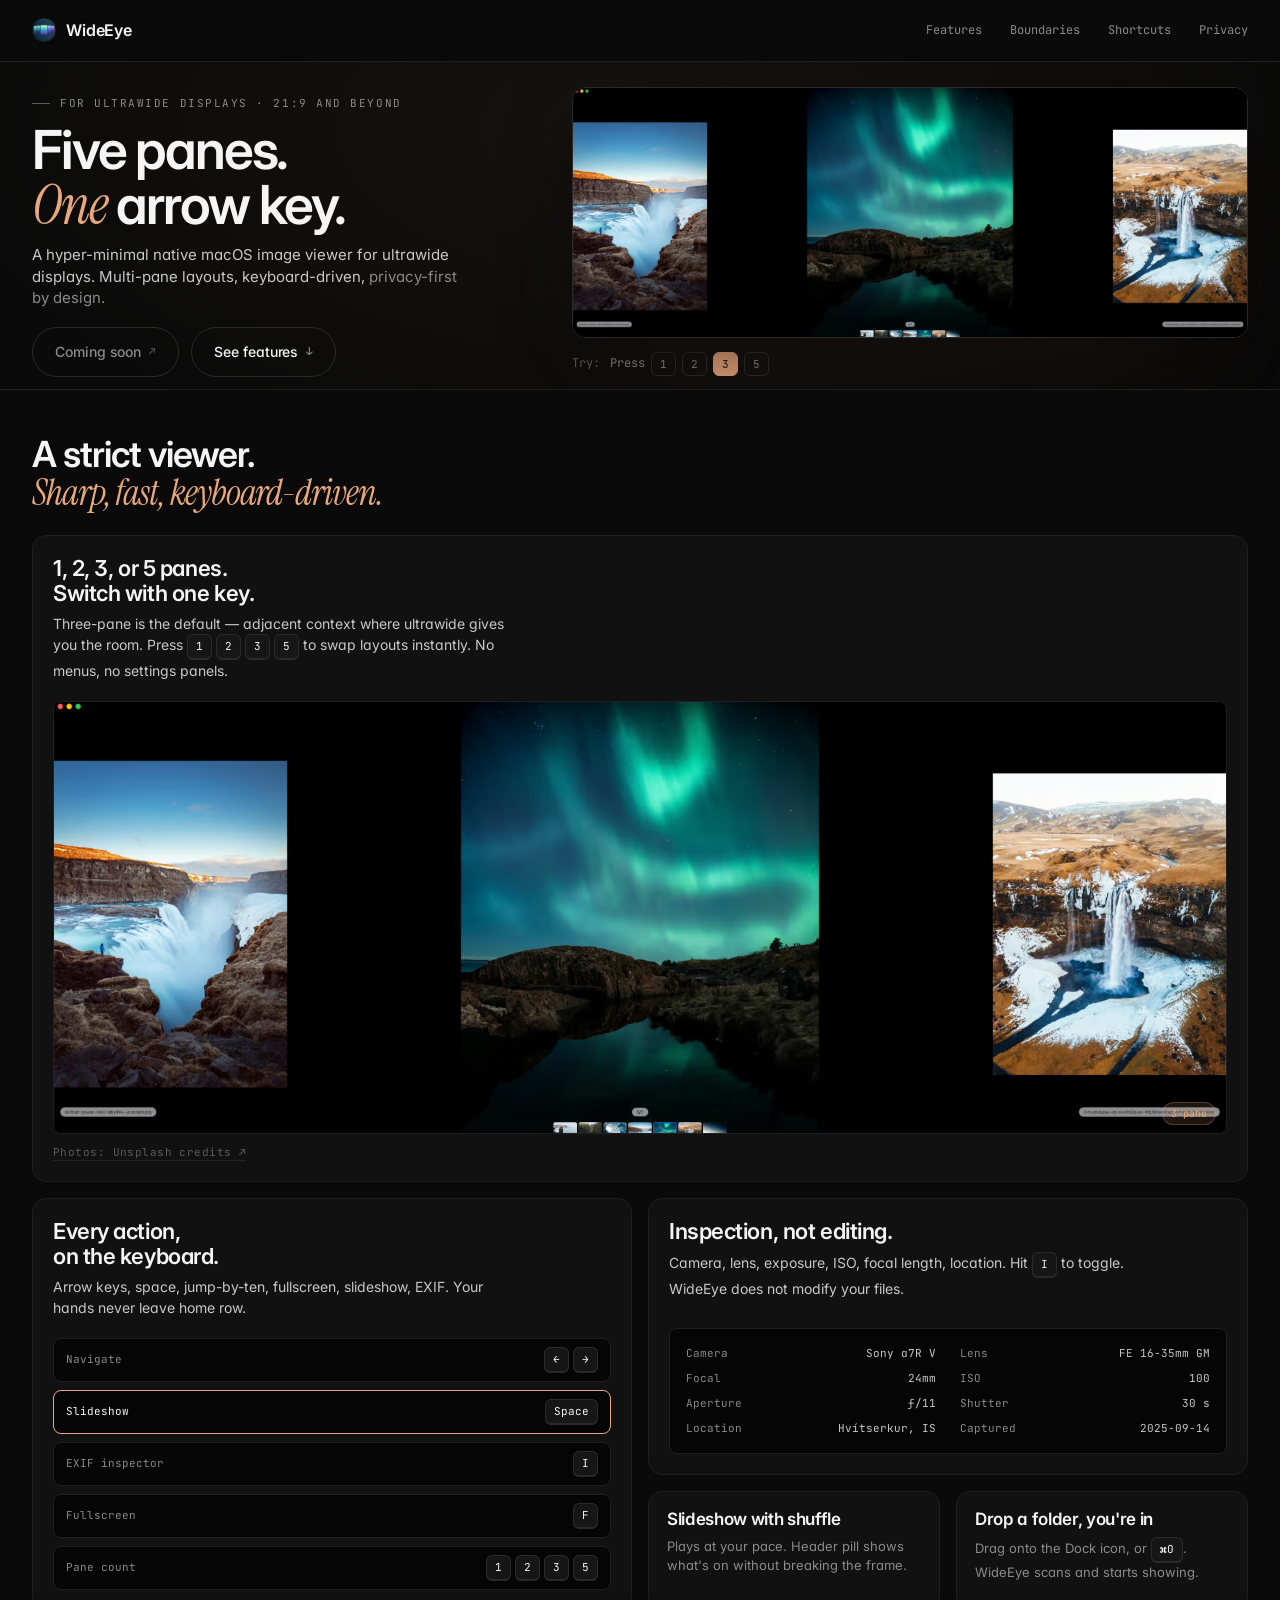
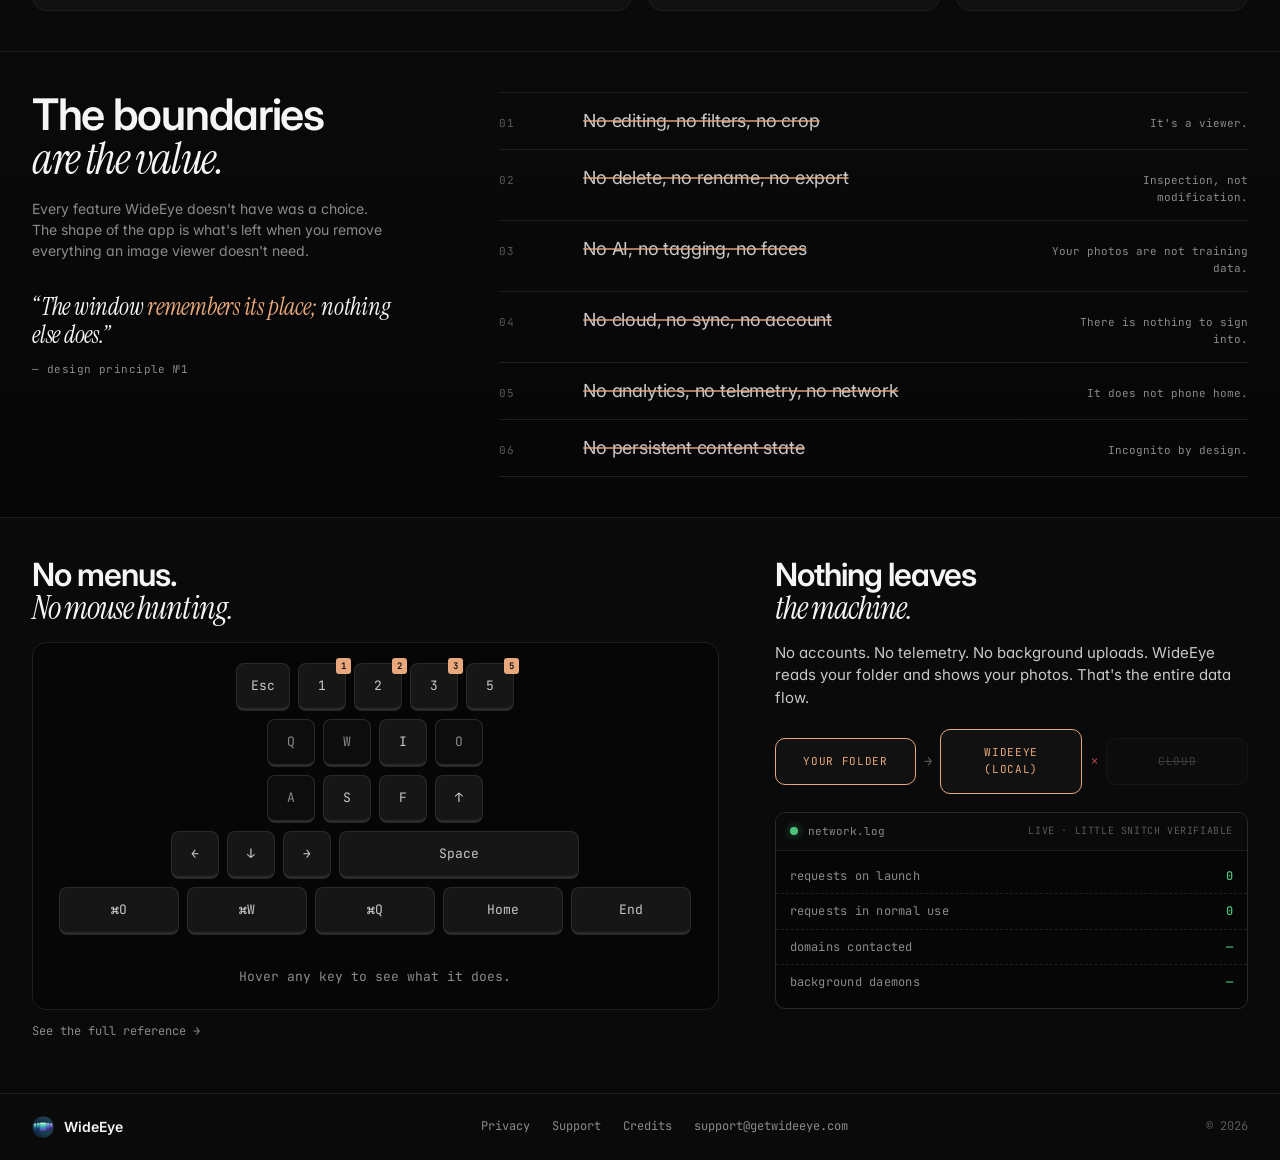
==== commit 570d8ae6: "Aurora icon kit: site icon + favicons + og-image + apple-touch Replaces the website's icon assets wi" ====
--- a/index.html
+++ b/index.html
@@ -5,8 +5,10 @@
   <meta name="viewport" content="width=device-width, initial-scale=1.0">
   <title>WideEye — The image viewer for ultrawide displays</title>
   <meta name="description" content="A hyper-minimal, ultrawide-optimized native macOS image viewer. Multi-pane layouts, keyboard-driven, privacy-first.">
-  <link rel="icon" type="image/png" href="icon.png">
-  <link rel="apple-touch-icon" href="icon.png">
+  <link rel="icon" type="image/png" sizes="16x16" href="favicon-16.png">
+  <link rel="icon" type="image/png" sizes="32x32" href="favicon-32.png">
+  <link rel="icon" type="image/png" sizes="48x48" href="favicon-48.png">
+  <link rel="apple-touch-icon" sizes="180x180" href="apple-touch-icon.png">
 
   <meta property="og:title" content="WideEye">
   <meta property="og:description" content="The image viewer for ultrawide displays.">
